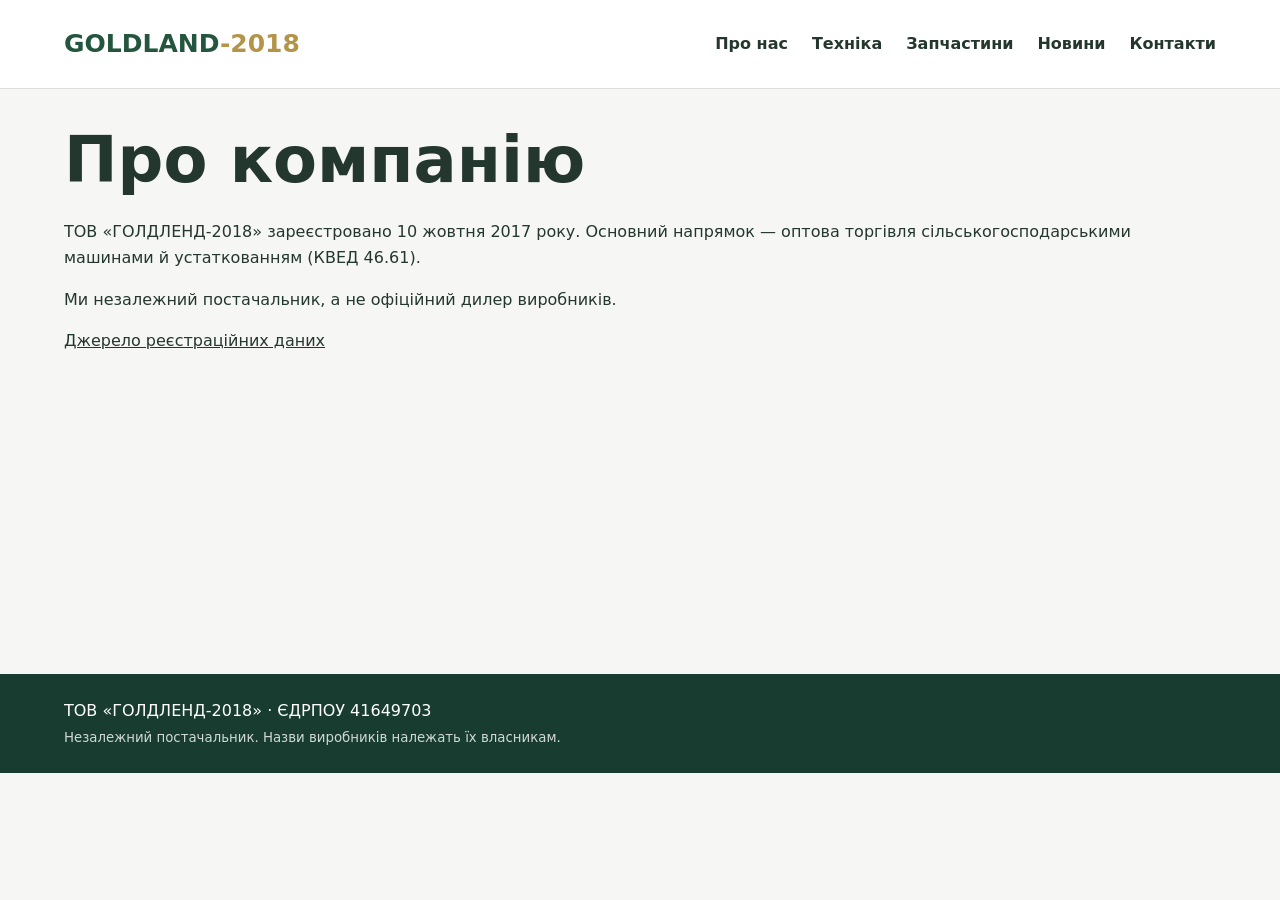
==== about.html @ b7de8481 "Build website: about.html" ====
<!doctype html><html lang="uk"><meta charset="utf-8"><meta name="viewport" content="width=device-width,initial-scale=1"><title>Про нас | GOLDLAND-2018</title><link rel="stylesheet" href="css/site.css"><header><nav class="wrap"><a class="logo" href="index.html">GOLDLAND<span style="color:#b39449">-2018</span></a><a href="about.html">Про нас</a><a href="equipment.html">Техніка</a><a href="parts.html">Запчастини</a><a href="news.html">Новини</a><a href="contacts.html">Контакти</a></nav></header><main><section class="wrap"><h1>Про компанію</h1><p>ТОВ «ГОЛДЛЕНД-2018» зареєстровано 10 жовтня 2017 року. Основний напрямок — оптова торгівля сільськогосподарськими машинами й устаткованням (КВЕД 46.61).</p><p>Ми незалежний постачальник, а не офіційний дилер виробників.</p><a href="https://opendatabot.ua/c/41649703">Джерело реєстраційних даних</a></section></main><footer><div class="wrap">ТОВ «ГОЛДЛЕНД-2018» · ЄДРПОУ 41649703<br><small>Незалежний постачальник. Назви виробників належать їх власникам.</small></div></footer></html>
---- css/site.css ----
*{box-sizing:border-box}body{margin:0;font:16px/1.6 system-ui,sans-serif;color:#24372e;background:#f6f7f4}a{color:inherit}header{background:white;border-bottom:1px solid #ddd;position:sticky;top:0;z-index:2}.wrap{max-width:1200px;margin:auto;padding:24px}nav{display:flex;align-items:center;gap:24px;flex-wrap:wrap}nav a{text-decoration:none;font-weight:600}.logo{font-size:25px;font-weight:900;color:#24553e;margin-right:auto}.hero{background:#183d30;color:white}.hero .wrap{display:grid;grid-template-columns:1fr 1fr;gap:36px;align-items:center;padding-block:65px}h1{font-size:clamp(36px,5vw,66px);line-height:1.1;margin:12px 0 24px}h2{font-size:32px;line-height:1.2}.eyebrow{color:#c4a85d;font-weight:800;letter-spacing:2px}.btn{display:inline-block;padding:12px 22px;background:#d4b66b;color:#192c23;text-decoration:none;font-weight:700;border-radius:4px}img{width:100%;display:block;border-radius:5px}.cards{display:grid;grid-template-columns:repeat(auto-fit,minmax(240px,1fr));gap:20px}.card{background:white;padding:22px;border:1px solid #dce4dd;border-radius:6px}.card a{font-weight:700;color:#24553e}footer{background:#183d30;color:white;margin-top:45px}small{opacity:.8}main{min-height:60vh}@media(max-width:720px){.hero .wrap{grid-template-columns:1fr}nav{gap:12px}.logo{width:100%}}
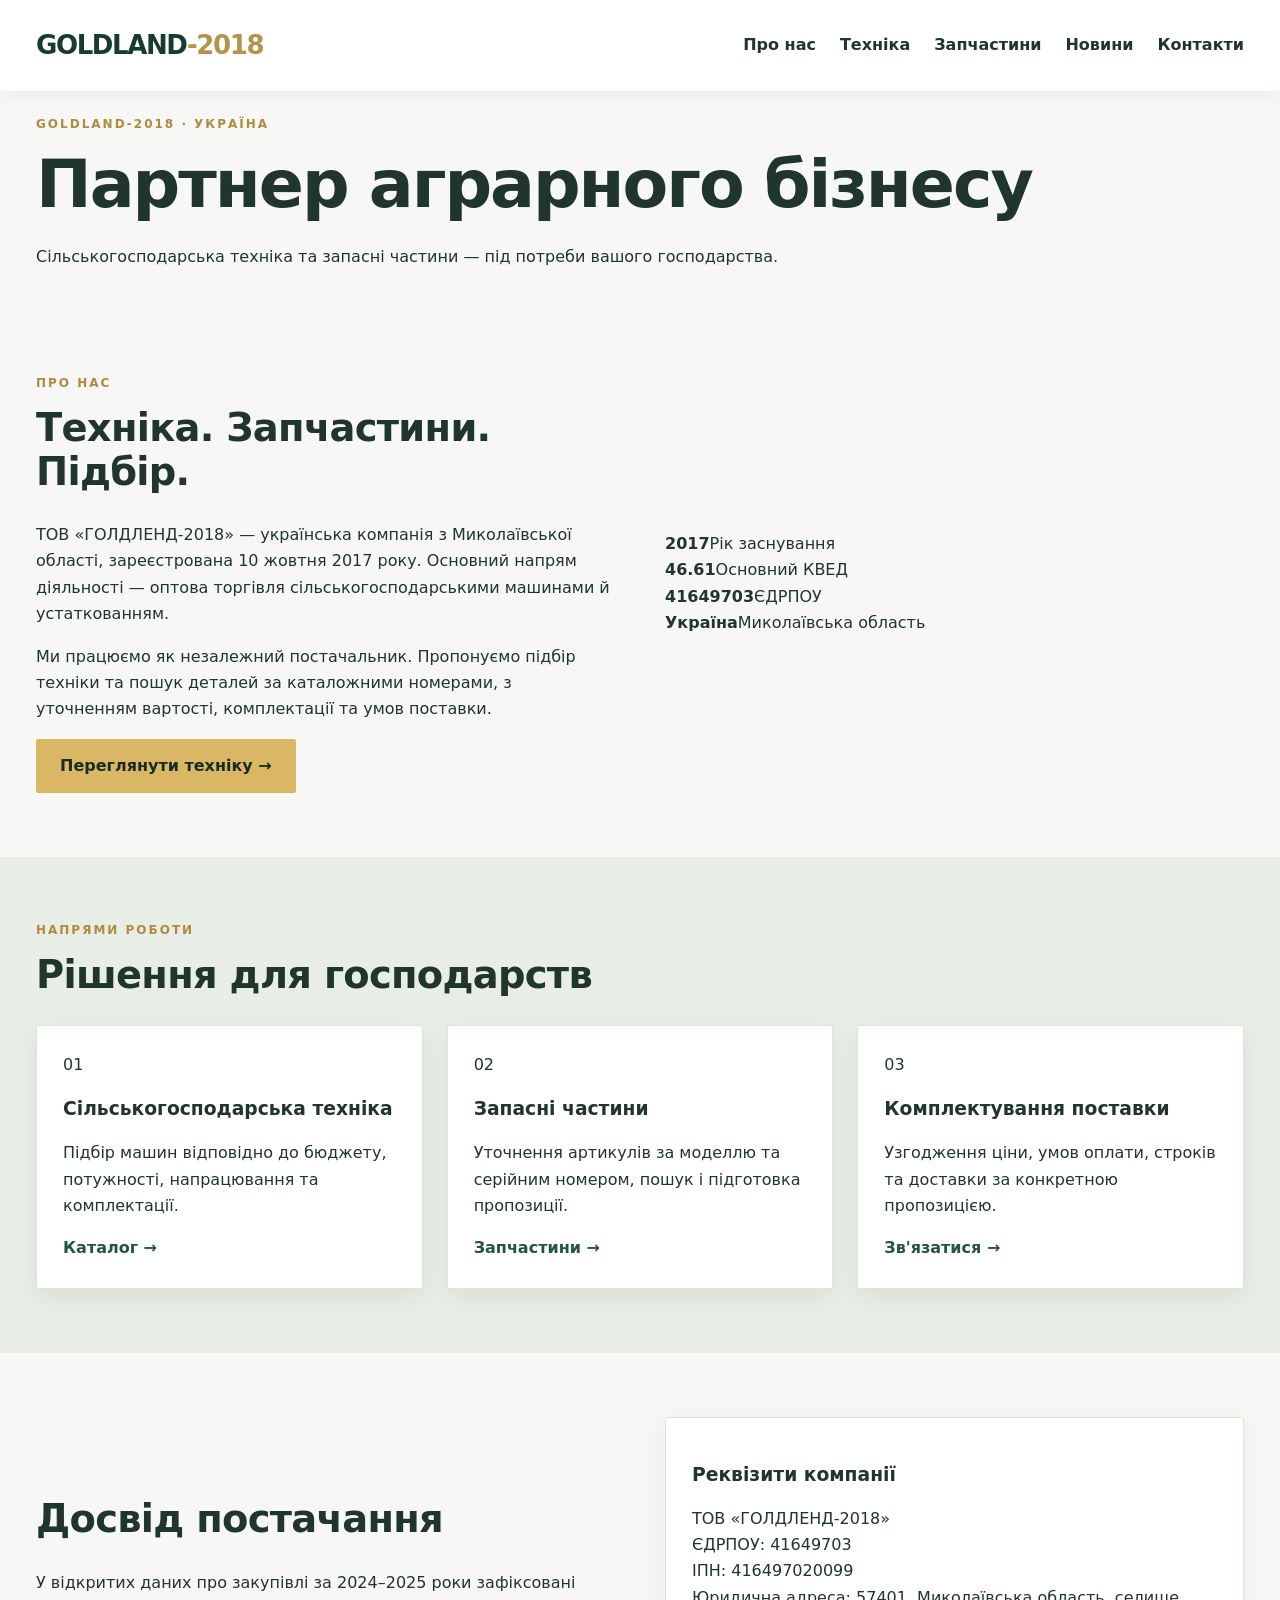
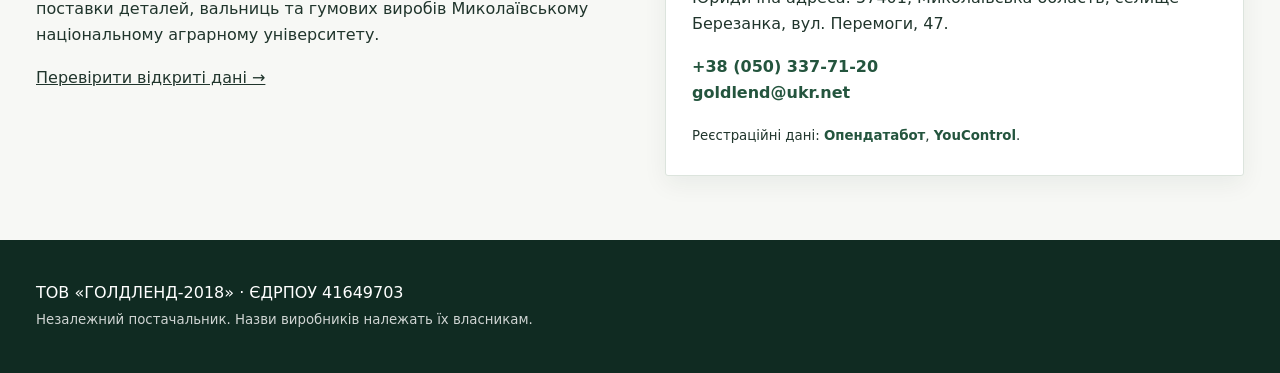
==== commit d9ed4fa3: "Expand Ukrainian company profile using verified registry data" ====
--- a/about.html
+++ b/about.html
@@ -1 +1 @@
-<!doctype html><html lang="uk"><meta charset="utf-8"><meta name="viewport" content="width=device-width,initial-scale=1"><title>Про нас | GOLDLAND-2018</title><link rel="stylesheet" href="css/site.css"><header><nav class="wrap"><a class="logo" href="index.html">GOLDLAND<span style="color:#b39449">-2018</span></a><a href="about.html">Про нас</a><a href="equipment.html">Техніка</a><a href="parts.html">Запчастини</a><a href="news.html">Новини</a><a href="contacts.html">Контакти</a></nav></header><main><section class="wrap"><h1>Про компанію</h1><p>ТОВ «ГОЛДЛЕНД-2018» зареєстровано 10 жовтня 2017 року. Основний напрямок — оптова торгівля сільськогосподарськими машинами й устаткованням (КВЕД 46.61).</p><p>Ми незалежний постачальник, а не офіційний дилер виробників.</p><a href="https://opendatabot.ua/c/41649703">Джерело реєстраційних даних</a></section></main><footer><div class="wrap">ТОВ «ГОЛДЛЕНД-2018» · ЄДРПОУ 41649703<br><small>Незалежний постачальник. Назви виробників належать їх власникам.</small></div></footer></html>+<!doctype html><html lang="uk"><meta charset="utf-8"><meta name="viewport" content="width=device-width,initial-scale=1"><title>Про нас | GOLDLAND-2018</title><link rel="stylesheet" href="css/site.css"><header><nav class="wrap"><a class="logo" href="index.html">GOLDLAND<span style="color:#b39449">-2018</span></a><a href="about.html">Про нас</a><a href="equipment.html">Техніка</a><a href="parts.html">Запчастини</a><a href="news.html">Новини</a><a href="contacts.html">Контакти</a></nav></header><main><section class="company-hero"><div class="wrap"><div class="eyebrow">GOLDLAND-2018 · УКРАЇНА</div><h1>Партнер аграрного бізнесу</h1><p>Сільськогосподарська техніка та запасні частини — під потреби вашого господарства.</p></div></section><section class="wrap section split"><div><div class="eyebrow">ПРО НАС</div><h2>Техніка. Запчастини. Підбір.</h2><p>ТОВ «ГОЛДЛЕНД-2018» — українська компанія з Миколаївської області, зареєстрована 10 жовтня 2017 року. Основний напрям діяльності — оптова торгівля сільськогосподарськими машинами й устаткованням.</p><p>Ми працюємо як незалежний постачальник. Пропонуємо підбір техніки та пошук деталей за каталожними номерами, з уточненням вартості, комплектації та умов поставки.</p><a class="btn" href="equipment.html">Переглянути техніку →</a></div><div class="fact-grid"><div><strong>2017</strong><span>Рік заснування</span></div><div><strong>46.61</strong><span>Основний КВЕД</span></div><div><strong>41649703</strong><span>ЄДРПОУ</span></div><div><strong>Україна</strong><span>Миколаївська область</span></div></div></section><section class="band"><div class="wrap section"><div class="eyebrow">НАПРЯМИ РОБОТИ</div><h2>Рішення для господарств</h2><div class="cards"><article class="card"><span class="stepnum">01</span><h3>Сільськогосподарська техніка</h3><p>Підбір машин відповідно до бюджету, потужності, напрацювання та комплектації.</p><a href="equipment.html">Каталог →</a></article><article class="card"><span class="stepnum">02</span><h3>Запасні частини</h3><p>Уточнення артикулів за моделлю та серійним номером, пошук і підготовка пропозиції.</p><a href="parts.html">Запчастини →</a></article><article class="card"><span class="stepnum">03</span><h3>Комплектування поставки</h3><p>Узгодження ціни, умов оплати, строків та доставки за конкретною пропозицією.</p><a href="contacts.html">Зв'язатися →</a></article></div></div></section><section class="wrap section split"><div><h2>Досвід постачання</h2><p>У відкритих даних про закупівлі за 2024–2025 роки зафіксовані поставки деталей, вальниць та гумових виробів Миколаївському національному аграрному університету.</p><p><a href="https://opendatabot.ua/c/41649703">Перевірити відкриті дані →</a></p></div><div class="card"><h3>Реквізити компанії</h3><p>ТОВ «ГОЛДЛЕНД-2018»<br>ЄДРПОУ: 41649703<br>ІПН: 416497020099<br>Юридична адреса: 57401, Миколаївська область, селище Березанка, вул. Перемоги, 47.</p><p><a href="tel:+380503377120">+38 (050) 337-71-20</a><br><a href="mailto:goldlend@ukr.net">goldlend@ukr.net</a></p><small>Реєстраційні дані: <a href="https://opendatabot.ua/c/41649703">Опендатабот</a>, <a href="https://youcontrol.com.ua/catalog/company_details/41649703/">YouControl</a>.</small></div></section></main><footer><div class="wrap">ТОВ «ГОЛДЛЕНД-2018» · ЄДРПОУ 41649703<br><small>Незалежний постачальник. Назви виробників належать їх власникам.</small></div></footer></html>
--- a/css/site.css
+++ b/css/site.css
@@ -1 +1,3 @@
-*{box-sizing:border-box}body{margin:0;font:16px/1.6 system-ui,sans-serif;color:#24372e;background:#f6f7f4}a{color:inherit}header{background:white;border-bottom:1px solid #ddd;position:sticky;top:0;z-index:2}.wrap{max-width:1200px;margin:auto;padding:24px}nav{display:flex;align-items:center;gap:24px;flex-wrap:wrap}nav a{text-decoration:none;font-weight:600}.logo{font-size:25px;font-weight:900;color:#24553e;margin-right:auto}.hero{background:#183d30;color:white}.hero .wrap{display:grid;grid-template-columns:1fr 1fr;gap:36px;align-items:center;padding-block:65px}h1{font-size:clamp(36px,5vw,66px);line-height:1.1;margin:12px 0 24px}h2{font-size:32px;line-height:1.2}.eyebrow{color:#c4a85d;font-weight:800;letter-spacing:2px}.btn{display:inline-block;padding:12px 22px;background:#d4b66b;color:#192c23;text-decoration:none;font-weight:700;border-radius:4px}img{width:100%;display:block;border-radius:5px}.cards{display:grid;grid-template-columns:repeat(auto-fit,minmax(240px,1fr));gap:20px}.card{background:white;padding:22px;border:1px solid #dce4dd;border-radius:6px}.card a{font-weight:700;color:#24553e}footer{background:#183d30;color:white;margin-top:45px}small{opacity:.8}main{min-height:60vh}@media(max-width:720px){.hero .wrap{grid-template-columns:1fr}nav{gap:12px}.logo{width:100%}}+:root{--green:#173c2e;--gold:#d9b765;--ink:#20352c;--muted:#65736b}*{box-sizing:border-box}body{margin:0;font:16px/1.65 system-ui,sans-serif;color:var(--ink);background:#f7f8f5}a{color:inherit}a:focus-visible,summary:focus-visible{outline:3px solid #b48a35;outline-offset:4px}.wrap{max-width:1320px;margin:auto;padding:24px 36px}header{background:white;position:sticky;top:0;z-index:5;box-shadow:0 2px 18px #142c2010}.top{background:var(--green);color:white;font-size:12px;letter-spacing:1px}.top .wrap{padding-block:7px;display:flex;justify-content:space-between}nav{display:flex;align-items:center;gap:24px;flex-wrap:wrap}nav a{text-decoration:none;font-weight:650}nav a:hover{color:#a27c2c}.logo{font-size:26px;font-weight:900;letter-spacing:-1.4px;color:var(--green);margin-right:auto}.logo small{display:block;font-size:10px;letter-spacing:2px;line-height:1.3}details{position:relative}summary{cursor:pointer;font-weight:650}details .menu{position:absolute;top:35px;left:0;min-width:230px;background:white;box-shadow:0 10px 30px #0002;padding:16px;display:grid;gap:10px}.hero{background:var(--green);color:white;overflow:hidden}.hero .wrap{display:grid;grid-template-columns:1fr 1fr;gap:44px;align-items:center;padding-block:72px}.hero img{aspect-ratio:5/3;object-fit:cover;border-radius:2px;box-shadow:18px 18px 0 #ffffff12}h1{font-size:clamp(38px,5.2vw,76px);line-height:1.05;letter-spacing:-2px;margin:15px 0 24px}h2{font-size:clamp(27px,3vw,42px);line-height:1.15;letter-spacing:-.7px;margin:12px 0 28px}h3{line-height:1.3}.hero p{font-size:19px;color:#e0e8e1;max-width:530px}.eyebrow{color:#b08b3f;font-size:12px;font-weight:850;letter-spacing:2px}.hero .eyebrow{color:var(--gold)}.btn{display:inline-block;padding:14px 24px;background:var(--gold);color:#192c23;text-decoration:none;font-weight:750;border-radius:2px}.btn:hover{background:#f0d28b}.btn.alt{background:transparent;color:white;border:1px solid #ffffff70;margin-left:8px}img{width:100%;display:block}.section{padding-block:64px}.cards{display:grid;grid-template-columns:repeat(auto-fit,minmax(240px,1fr));gap:24px}.card{background:white;padding:26px;border:1px solid #dce4dd;border-radius:3px;box-shadow:0 8px 24px #172e2010}.card a{font-weight:750;color:#24553e;text-decoration:none}.machine{padding:0;overflow:hidden}.machine img{aspect-ratio:5/3;object-fit:cover;transition:transform .3s}.machine:hover img{transform:scale(1.035)}.machine .body{padding:24px}.band{background:#e8ede5}.split{display:grid;grid-template-columns:1fr 1fr;gap:50px;align-items:center}.number{font-size:50px;font-weight:850;color:var(--green);line-height:1}.cta{background:var(--green);color:white}.cta .wrap{display:flex;align-items:center;justify-content:space-between;gap:24px}footer{background:#102b22;color:white;margin-top:0}footer .wrap{padding-block:40px}footer small{opacity:.8}main{min-height:60vh}@media(max-width:850px){.hero .wrap,.split{grid-template-columns:1fr}.wrap{padding-inline:20px}nav{gap:14px}.logo{width:100%}.hero .wrap{padding-block:40px}.section{padding-block:40px}.cta .wrap{display:block}.btn.alt{margin:8px 0}.top .wrap{display:block}details .menu{position:static;box-shadow:none}.hero img{box-shadow:none}}
+.gallery{display:grid;grid-template-columns:repeat(auto-fill,minmax(90px,1fr));gap:10px}.gallery button{padding:0;border:2px solid transparent;background:white;cursor:pointer}.gallery button:hover,.gallery button:focus-visible{border-color:#b39449}.gallery img{aspect-ratio:4/3;object-fit:cover}.split #main-photo{aspect-ratio:4/3;object-fit:contain;background:#e8ede5}
+.photo-controls{display:flex;justify-content:space-between;gap:8px;margin-top:12px}.photo-controls button,.photo-dialog button{cursor:pointer;border:0;padding:12px;background:#173c2e;color:white;font:inherit;border-radius:4px}.gallery button[aria-pressed=true]{border-color:#b39449}.photo-dialog{border:0;background:#111;color:white;width:96vw;max-width:96vw;height:94vh;max-height:94vh;padding:48px 55px;position:fixed}.photo-dialog::backdrop{background:#000d}.photo-dialog img{width:100%;height:100%;object-fit:contain}.photo-dialog button{position:absolute;background:#ffffff25;font-size:24px}.close-photo{top:5px;right:10px}.prev-photo{left:5px;top:45%}.next-photo{right:5px;top:45%}.photo-dialog output{position:absolute;bottom:10px;left:50%;transform:translateX(-50%)}
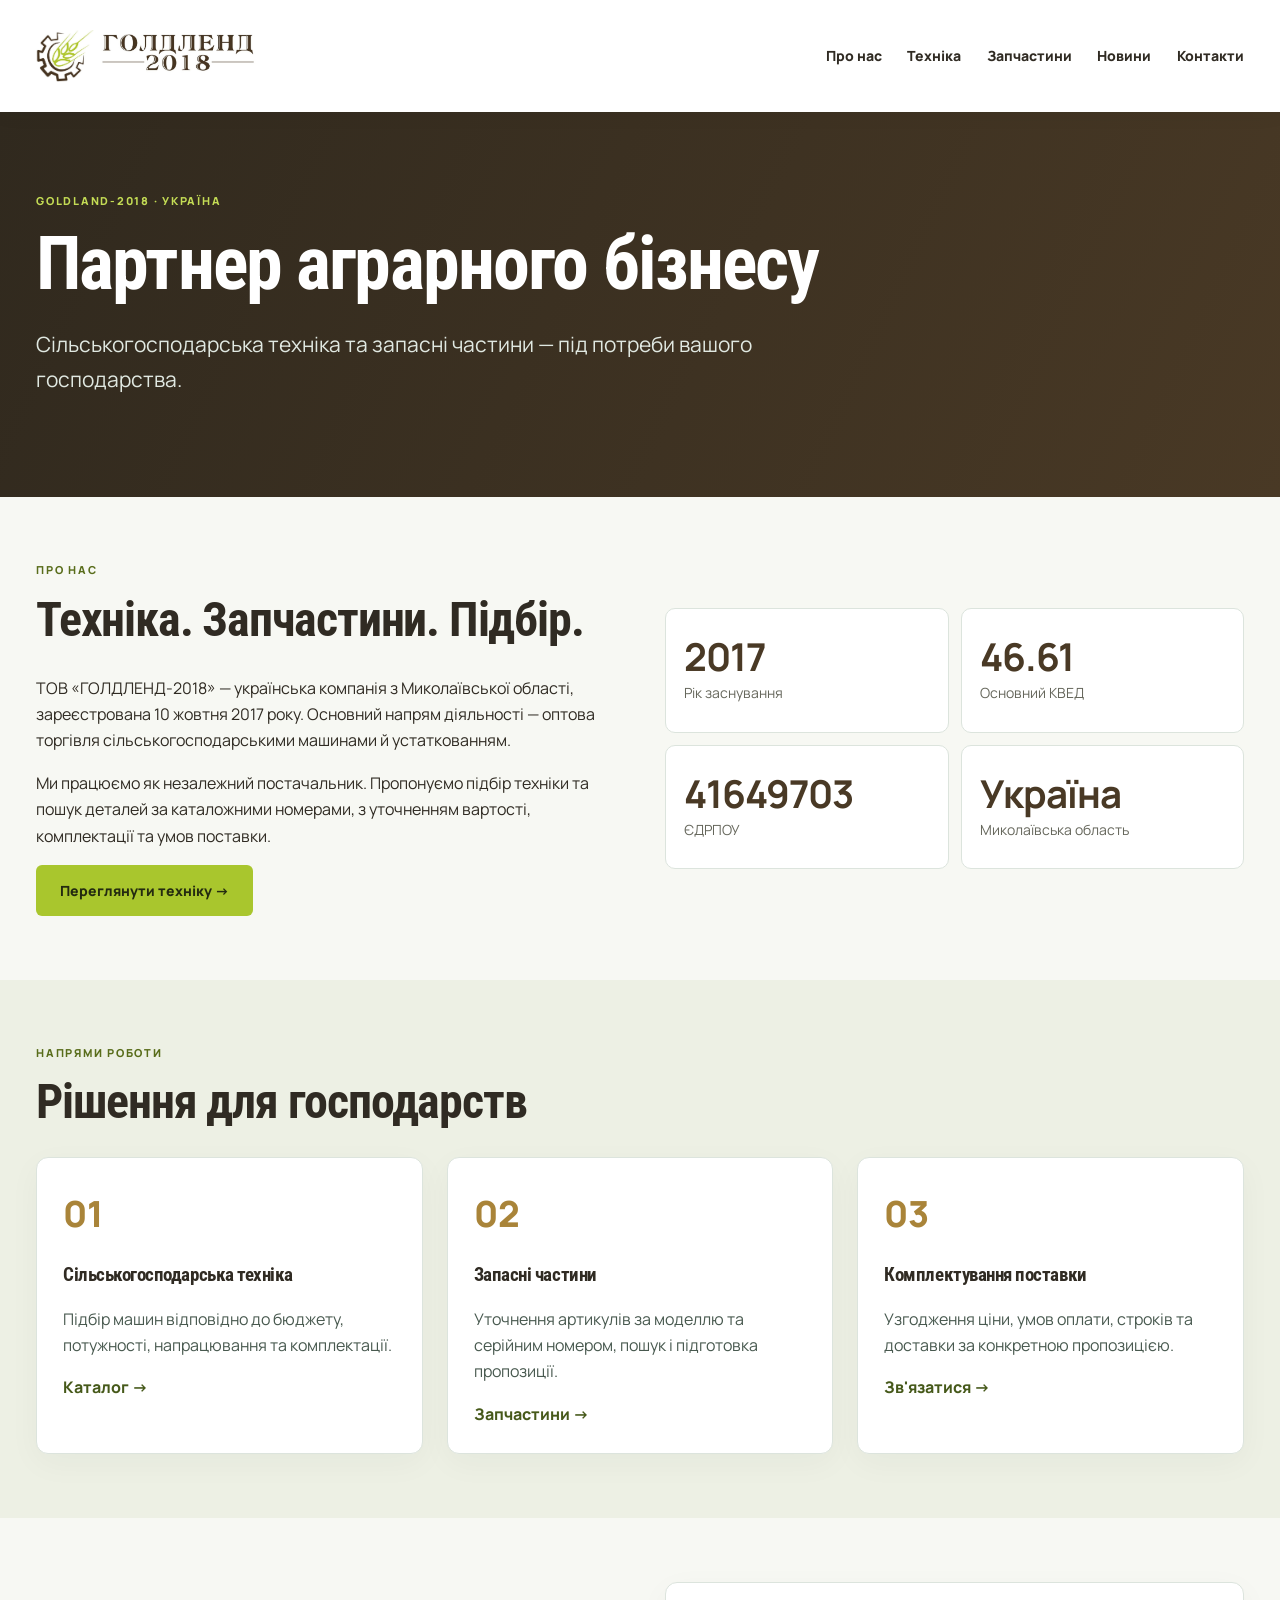
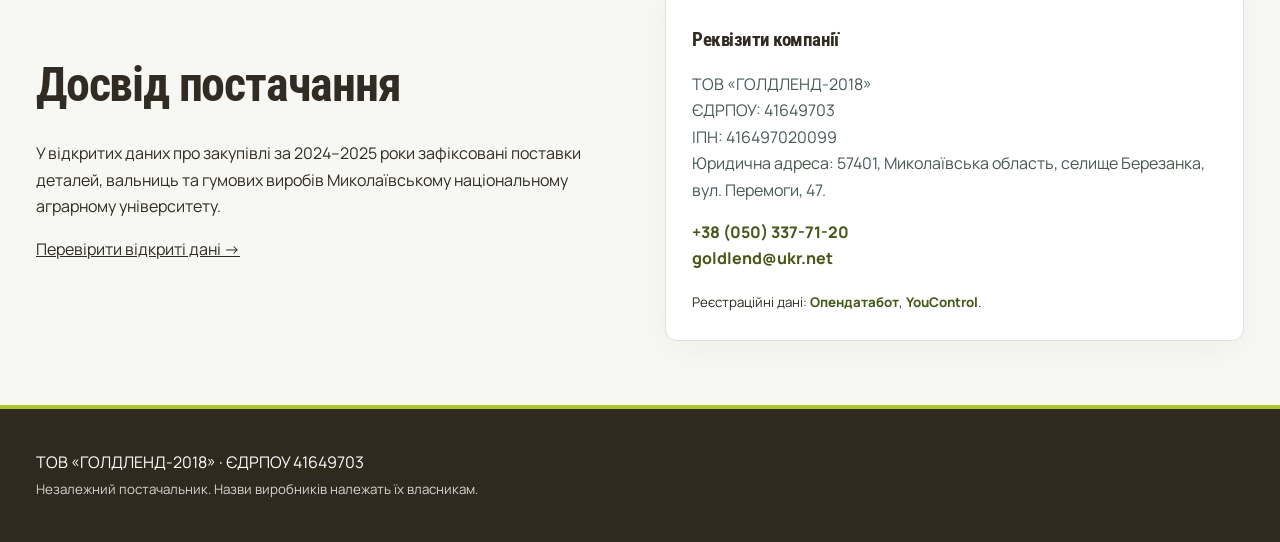
==== commit 09de71ec: "Unify site brand accessibility and stylesheet version" ====
--- a/about.html
+++ b/about.html
@@ -1 +1 @@
-<!doctype html><html lang="uk"><meta charset="utf-8"><meta name="viewport" content="width=device-width,initial-scale=1"><title>Про нас | GOLDLAND-2018</title><link rel="stylesheet" href="css/site.css"><header><nav class="wrap"><a class="logo" href="index.html">GOLDLAND<span style="color:#b39449">-2018</span></a><a href="about.html">Про нас</a><a href="equipment.html">Техніка</a><a href="parts.html">Запчастини</a><a href="news.html">Новини</a><a href="contacts.html">Контакти</a></nav></header><main><section class="company-hero"><div class="wrap"><div class="eyebrow">GOLDLAND-2018 · УКРАЇНА</div><h1>Партнер аграрного бізнесу</h1><p>Сільськогосподарська техніка та запасні частини — під потреби вашого господарства.</p></div></section><section class="wrap section split"><div><div class="eyebrow">ПРО НАС</div><h2>Техніка. Запчастини. Підбір.</h2><p>ТОВ «ГОЛДЛЕНД-2018» — українська компанія з Миколаївської області, зареєстрована 10 жовтня 2017 року. Основний напрям діяльності — оптова торгівля сільськогосподарськими машинами й устаткованням.</p><p>Ми працюємо як незалежний постачальник. Пропонуємо підбір техніки та пошук деталей за каталожними номерами, з уточненням вартості, комплектації та умов поставки.</p><a class="btn" href="equipment.html">Переглянути техніку →</a></div><div class="fact-grid"><div><strong>2017</strong><span>Рік заснування</span></div><div><strong>46.61</strong><span>Основний КВЕД</span></div><div><strong>41649703</strong><span>ЄДРПОУ</span></div><div><strong>Україна</strong><span>Миколаївська область</span></div></div></section><section class="band"><div class="wrap section"><div class="eyebrow">НАПРЯМИ РОБОТИ</div><h2>Рішення для господарств</h2><div class="cards"><article class="card"><span class="stepnum">01</span><h3>Сільськогосподарська техніка</h3><p>Підбір машин відповідно до бюджету, потужності, напрацювання та комплектації.</p><a href="equipment.html">Каталог →</a></article><article class="card"><span class="stepnum">02</span><h3>Запасні частини</h3><p>Уточнення артикулів за моделлю та серійним номером, пошук і підготовка пропозиції.</p><a href="parts.html">Запчастини →</a></article><article class="card"><span class="stepnum">03</span><h3>Комплектування поставки</h3><p>Узгодження ціни, умов оплати, строків та доставки за конкретною пропозицією.</p><a href="contacts.html">Зв'язатися →</a></article></div></div></section><section class="wrap section split"><div><h2>Досвід постачання</h2><p>У відкритих даних про закупівлі за 2024–2025 роки зафіксовані поставки деталей, вальниць та гумових виробів Миколаївському національному аграрному університету.</p><p><a href="https://opendatabot.ua/c/41649703">Перевірити відкриті дані →</a></p></div><div class="card"><h3>Реквізити компанії</h3><p>ТОВ «ГОЛДЛЕНД-2018»<br>ЄДРПОУ: 41649703<br>ІПН: 416497020099<br>Юридична адреса: 57401, Миколаївська область, селище Березанка, вул. Перемоги, 47.</p><p><a href="tel:+380503377120">+38 (050) 337-71-20</a><br><a href="mailto:goldlend@ukr.net">goldlend@ukr.net</a></p><small>Реєстраційні дані: <a href="https://opendatabot.ua/c/41649703">Опендатабот</a>, <a href="https://youcontrol.com.ua/catalog/company_details/41649703/">YouControl</a>.</small></div></section></main><footer><div class="wrap">ТОВ «ГОЛДЛЕНД-2018» · ЄДРПОУ 41649703<br><small>Незалежний постачальник. Назви виробників належать їх власникам.</small></div></footer></html>+<!doctype html><html lang="uk"><meta charset="utf-8"><meta name="viewport" content="width=device-width,initial-scale=1"><title>Про нас | GOLDLAND-2018</title><link rel="stylesheet" href="css/site.css?v=20261126-4"><header><nav class="wrap"><a class="logo" href="index.html" aria-label="ГОЛДЛЕНД-2018 — головна">ГОЛДЛЕНД-2018</a><a href="about.html">Про нас</a><a href="equipment.html">Техніка</a><a href="parts.html">Запчастини</a><a href="news.html">Новини</a><a href="contacts.html">Контакти</a></nav></header><main><section class="company-hero"><div class="wrap"><div class="eyebrow">GOLDLAND-2018 · УКРАЇНА</div><h1>Партнер аграрного бізнесу</h1><p>Сільськогосподарська техніка та запасні частини — під потреби вашого господарства.</p></div></section><section class="wrap section split"><div><div class="eyebrow">ПРО НАС</div><h2>Техніка. Запчастини. Підбір.</h2><p>ТОВ «ГОЛДЛЕНД-2018» — українська компанія з Миколаївської області, зареєстрована 10 жовтня 2017 року. Основний напрям діяльності — оптова торгівля сільськогосподарськими машинами й устаткованням.</p><p>Ми працюємо як незалежний постачальник. Пропонуємо підбір техніки та пошук деталей за каталожними номерами, з уточненням вартості, комплектації та умов поставки.</p><a class="btn" href="equipment.html">Переглянути техніку →</a></div><div class="fact-grid"><div><strong>2017</strong><span>Рік заснування</span></div><div><strong>46.61</strong><span>Основний КВЕД</span></div><div><strong>41649703</strong><span>ЄДРПОУ</span></div><div><strong>Україна</strong><span>Миколаївська область</span></div></div></section><section class="band"><div class="wrap section"><div class="eyebrow">НАПРЯМИ РОБОТИ</div><h2>Рішення для господарств</h2><div class="cards"><article class="card"><span class="stepnum">01</span><h3>Сільськогосподарська техніка</h3><p>Підбір машин відповідно до бюджету, потужності, напрацювання та комплектації.</p><a href="equipment.html">Каталог →</a></article><article class="card"><span class="stepnum">02</span><h3>Запасні частини</h3><p>Уточнення артикулів за моделлю та серійним номером, пошук і підготовка пропозиції.</p><a href="parts.html">Запчастини →</a></article><article class="card"><span class="stepnum">03</span><h3>Комплектування поставки</h3><p>Узгодження ціни, умов оплати, строків та доставки за конкретною пропозицією.</p><a href="contacts.html">Зв'язатися →</a></article></div></div></section><section class="wrap section split"><div><h2>Досвід постачання</h2><p>У відкритих даних про закупівлі за 2024–2025 роки зафіксовані поставки деталей, вальниць та гумових виробів Миколаївському національному аграрному університету.</p><p><a href="https://opendatabot.ua/c/41649703">Перевірити відкриті дані →</a></p></div><div class="card"><h3>Реквізити компанії</h3><p>ТОВ «ГОЛДЛЕНД-2018»<br>ЄДРПОУ: 41649703<br>ІПН: 416497020099<br>Юридична адреса: 57401, Миколаївська область, селище Березанка, вул. Перемоги, 47.</p><p><a href="tel:+380503377120">+38 (050) 337-71-20</a><br><a href="mailto:goldlend@ukr.net">goldlend@ukr.net</a></p><small>Реєстраційні дані: <a href="https://opendatabot.ua/c/41649703">Опендатабот</a>, <a href="https://youcontrol.com.ua/catalog/company_details/41649703/">YouControl</a>.</small></div></section></main><footer><div class="wrap">ТОВ «ГОЛДЛЕНД-2018» · ЄДРПОУ 41649703<br><small>Незалежний постачальник. Назви виробників належать їх власникам.</small></div></footer></html>
--- a/css/site.css
+++ b/css/site.css
@@ -1,3 +1,25 @@
+@import url('https://fonts.googleapis.com/css2?family=Manrope:wght@400;500;600;700;800&family=Roboto+Condensed:wght@500;600;700;800&display=swap');
 :root{--green:#173c2e;--gold:#d9b765;--ink:#20352c;--muted:#65736b}*{box-sizing:border-box}body{margin:0;font:16px/1.65 system-ui,sans-serif;color:var(--ink);background:#f7f8f5}a{color:inherit}a:focus-visible,summary:focus-visible{outline:3px solid #b48a35;outline-offset:4px}.wrap{max-width:1320px;margin:auto;padding:24px 36px}header{background:white;position:sticky;top:0;z-index:5;box-shadow:0 2px 18px #142c2010}.top{background:var(--green);color:white;font-size:12px;letter-spacing:1px}.top .wrap{padding-block:7px;display:flex;justify-content:space-between}nav{display:flex;align-items:center;gap:24px;flex-wrap:wrap}nav a{text-decoration:none;font-weight:650}nav a:hover{color:#a27c2c}.logo{font-size:26px;font-weight:900;letter-spacing:-1.4px;color:var(--green);margin-right:auto}.logo small{display:block;font-size:10px;letter-spacing:2px;line-height:1.3}details{position:relative}summary{cursor:pointer;font-weight:650}details .menu{position:absolute;top:35px;left:0;min-width:230px;background:white;box-shadow:0 10px 30px #0002;padding:16px;display:grid;gap:10px}.hero{background:var(--green);color:white;overflow:hidden}.hero .wrap{display:grid;grid-template-columns:1fr 1fr;gap:44px;align-items:center;padding-block:72px}.hero img{aspect-ratio:5/3;object-fit:cover;border-radius:2px;box-shadow:18px 18px 0 #ffffff12}h1{font-size:clamp(38px,5.2vw,76px);line-height:1.05;letter-spacing:-2px;margin:15px 0 24px}h2{font-size:clamp(27px,3vw,42px);line-height:1.15;letter-spacing:-.7px;margin:12px 0 28px}h3{line-height:1.3}.hero p{font-size:19px;color:#e0e8e1;max-width:530px}.eyebrow{color:#b08b3f;font-size:12px;font-weight:850;letter-spacing:2px}.hero .eyebrow{color:var(--gold)}.btn{display:inline-block;padding:14px 24px;background:var(--gold);color:#192c23;text-decoration:none;font-weight:750;border-radius:2px}.btn:hover{background:#f0d28b}.btn.alt{background:transparent;color:white;border:1px solid #ffffff70;margin-left:8px}img{width:100%;display:block}.section{padding-block:64px}.cards{display:grid;grid-template-columns:repeat(auto-fit,minmax(240px,1fr));gap:24px}.card{background:white;padding:26px;border:1px solid #dce4dd;border-radius:3px;box-shadow:0 8px 24px #172e2010}.card a{font-weight:750;color:#24553e;text-decoration:none}.machine{padding:0;overflow:hidden}.machine img{aspect-ratio:5/3;object-fit:cover;transition:transform .3s}.machine:hover img{transform:scale(1.035)}.machine .body{padding:24px}.band{background:#e8ede5}.split{display:grid;grid-template-columns:1fr 1fr;gap:50px;align-items:center}.number{font-size:50px;font-weight:850;color:var(--green);line-height:1}.cta{background:var(--green);color:white}.cta .wrap{display:flex;align-items:center;justify-content:space-between;gap:24px}footer{background:#102b22;color:white;margin-top:0}footer .wrap{padding-block:40px}footer small{opacity:.8}main{min-height:60vh}@media(max-width:850px){.hero .wrap,.split{grid-template-columns:1fr}.wrap{padding-inline:20px}nav{gap:14px}.logo{width:100%}.hero .wrap{padding-block:40px}.section{padding-block:40px}.cta .wrap{display:block}.btn.alt{margin:8px 0}.top .wrap{display:block}details .menu{position:static;box-shadow:none}.hero img{box-shadow:none}}
 .gallery{display:grid;grid-template-columns:repeat(auto-fill,minmax(90px,1fr));gap:10px}.gallery button{padding:0;border:2px solid transparent;background:white;cursor:pointer}.gallery button:hover,.gallery button:focus-visible{border-color:#b39449}.gallery img{aspect-ratio:4/3;object-fit:cover}.split #main-photo{aspect-ratio:4/3;object-fit:contain;background:#e8ede5}
 .photo-controls{display:flex;justify-content:space-between;gap:8px;margin-top:12px}.photo-controls button,.photo-dialog button{cursor:pointer;border:0;padding:12px;background:#173c2e;color:white;font:inherit;border-radius:4px}.gallery button[aria-pressed=true]{border-color:#b39449}.photo-dialog{border:0;background:#111;color:white;width:96vw;max-width:96vw;height:94vh;max-height:94vh;padding:48px 55px;position:fixed}.photo-dialog::backdrop{background:#000d}.photo-dialog img{width:100%;height:100%;object-fit:contain}.photo-dialog button{position:absolute;background:#ffffff25;font-size:24px}.close-photo{top:5px;right:10px}.prev-photo{left:5px;top:45%}.next-photo{right:5px;top:45%}.photo-dialog output{position:absolute;bottom:10px;left:50%;transform:translateX(-50%)}
+
+/* Editorial visual refresh */
+:root{--green:#173e2f;--gold:#dcb96b}body{background:#f5f6f2}nav .logo{letter-spacing:-1.6px}.hero{background:linear-gradient(115deg,#112d23,#24513d)}.hero img{border-radius:12px;box-shadow:0 24px 60px #0004}.btn{border-radius:6px}.card{border-radius:12px;box-shadow:0 9px 32px #1635280a}.machine img{background:#e8ede5}.machine .body h3{font-size:22px;margin-top:0}.company-hero{background:linear-gradient(120deg,#102b22,#315b42);color:white}.company-hero .wrap{padding-block:80px}.company-hero p{font-size:21px;max-width:720px;color:#e0e8e1}.company-hero .eyebrow{color:var(--gold)}.fact-grid{display:grid;grid-template-columns:1fr 1fr;gap:12px}.fact-grid div{padding:26px 18px;background:white;border:1px solid #dce4dd;border-radius:10px}.fact-grid strong{display:block;font-size:clamp(24px,3vw,42px);line-height:1.15;color:var(--green);letter-spacing:-1px}.fact-grid span{font-size:14px;color:var(--muted)}.stepnum{font-size:36px;color:#a98439;font-weight:800}.section .card p{color:#48594f}.cta h2{margin:0}@media(max-width:500px){.fact-grid div{padding:15px 10px}.fact-grid strong{letter-spacing:0}.company-hero .wrap{padding-block:45px}.photo-dialog{padding:44px 36px}}
+
+/* Brand typography and navigation */
+body{font-family:Manrope,Arial,sans-serif;font-size:16px;line-height:1.65}h1,h2,h3{font-family:"Roboto Condensed",Arial,sans-serif;font-weight:700;letter-spacing:-.025em}h1{font-size:clamp(42px,5.8vw,82px)}h2{font-size:clamp(30px,3.8vw,48px)}nav{gap:clamp(12px,2vw,30px);padding-block:18px!important}nav a,nav summary{font-size:14px;font-weight:800}nav .logo{font-family:"Roboto Condensed",Arial,sans-serif;font-size:30px;letter-spacing:-.035em;line-height:1.05;position:relative;padding-left:49px;min-height:42px;display:block}nav .logo:before{content:"";position:absolute;left:0;top:0;width:40px;height:40px;background:url('../assets/brand-mark.svg') center/contain no-repeat}nav .logo small{font-family:Manrope,Arial,sans-serif;font-size:9px;letter-spacing:.13em;margin-top:5px}.top{font-weight:700;letter-spacing:.06em}.hero .wrap{padding-block:80px}.hero p{font-size:18px;line-height:1.7}.btn{font-size:14px;font-weight:800;transition:background .2s,transform .2s}.btn:hover{transform:translateY(-2px)}.machine{transition:box-shadow .2s,transform .2s}.machine:hover{box-shadow:0 16px 36px #173e2f18;transform:translateY(-3px)}.machine .body{padding:24px}.machine .body h3{font-size:25px}.eyebrow{font-size:11px;letter-spacing:.16em}.card a:hover{text-decoration:underline}footer{border-top:4px solid var(--gold)}@media(max-width:850px){header{position:relative}.hero .wrap{padding-block:44px}nav .logo{width:100%}nav a,nav summary{font-size:13px}}@media(prefers-reduced-motion:reduce){*{transition:none!important;scroll-behavior:auto!important}}
+
+/* Company palette */
+:root{--green:#493925;--gold:#a9c62d;--ink:#302b23;--muted:#66675c}body{background:#f7f8f3}.hero,.company-hero{background:linear-gradient(115deg,#30291e,#493925)}.hero .eyebrow,.company-hero .eyebrow{color:#c4dc55}.btn{background:#a9c62d;color:#242b10}.btn:hover{background:#c3dc50}.card a{color:#46591a}.eyebrow{color:#596d1b}.top{background:#493925}footer{background:#30291e;border-color:#a9c62d}.band{background:#edf0e4}.cta{background:#493925}.brand-strip{display:flex;align-items:center;gap:48px;flex-wrap:wrap;padding-block:32px}.brand-strip strong{font:800 36px 'Roboto Condensed',Arial,sans-serif}.brand-strip .claas{color:#d60000}.brand-strip .lemken{color:#1595c4}.brand-strip p{max-width:430px;color:var(--muted);margin:0}.brand-slogan{font-size:clamp(18px,2.4vw,30px);font-weight:800;color:#c4dc55;line-height:1.3}.logo:before{display:none}nav .logo{padding-left:0;color:#493925}nav .logo span{color:#493925!important}
+
+nav .logo{display:flex;align-items:center;width:220px;height:66px;font-size:0;padding:0;background:url('../assets/catalog/brand/goldland-name.jpg') right center/155px auto no-repeat}nav .logo:before{display:block;position:static;flex:0 0 58px;height:58px;background:url('../assets/catalog/brand/goldland-symbol.jpg') center/contain no-repeat}nav .logo small{display:none}.brand-strip strong{display:block;width:170px;height:65px;font-size:0;background-position:center;background-repeat:no-repeat;background-size:contain}.brand-strip .claas{background-image:url('../assets/catalog/brand/claas.jpg')}.brand-strip .lemken{background-image:url('../assets/catalog/brand/lemken.jpg')}.brand-strip{background:white;border-bottom:1px solid #e4e7db}header{background:white}nav{min-height:90px}@media(max-width:850px){nav .logo{width:200px;flex:none}}
+
+/* Keep readable brand text until artwork is actually deployed. */
+nav .logo{font-size:24px;background:none;width:auto;min-width:210px;height:auto;line-height:1.1}nav .logo:before{display:none}.brand-strip strong{font-size:32px;background:none;height:auto;width:auto}@media(max-width:600px){nav{gap:8px 14px!important;padding-block:10px!important;min-height:0}nav .logo{font-size:23px;min-width:0;width:100%}nav a,nav summary{font-size:12px}.hero .wrap{padding-block:32px}}
+
+/* Production brand assets verified in repository */
+nav .logo{display:flex;flex:0 0 220px;width:220px;min-width:0;height:76px;font-size:0;background:url('../assets/catalog/brand/goldland-name.jpg') right center/155px auto no-repeat}nav .logo span{font-size:0}nav .logo:before{content:'';display:block;position:static;flex:0 0 58px;height:58px;background:url('../assets/catalog/brand/goldland-symbol.jpg') center/contain no-repeat}.brand-strip strong{font-size:0;width:170px;height:65px;background-size:contain;background-position:center;background-repeat:no-repeat}.brand-strip .claas{background-image:url('../assets/catalog/brand/claas.jpg')}.brand-strip .lemken{background-image:url('../assets/catalog/brand/lemken.jpg')}.hero img{object-fit:cover;border-radius:8px;aspect-ratio:4/3;width:100%;max-height:460px}.hero .wrap{gap:40px}.machine img{object-fit:cover;aspect-ratio:4/3}.footer-brand{display:block;width:220px;max-width:100%;margin-bottom:18px;border-radius:4px}.brand-strip{padding-block:24px}.hero .btn{margin-bottom:8px}@media(max-width:600px){nav .logo{flex:0 0 100%;height:62px;background-position:65px center}nav .logo:before{flex-basis:54px}.hero .wrap{gap:20px}.brand-strip strong{width:120px;height:48px}}
+
+.catalog-toolbar{display:flex;justify-content:space-between;flex-wrap:wrap;gap:12px;padding:18px 0;border-top:1px solid #dedfd7;color:#5d6055;font-size:14px}.catalog-grid{display:grid;grid-template-columns:repeat(2,minmax(0,1fr));gap:24px}.catalog-grid .machine{display:flex;flex-direction:column;overflow:hidden;border:1px solid #e0e2d8;border-radius:10px;background:#fff}.catalog-grid .machine img,.photo-pending{width:100%;aspect-ratio:16/10;object-fit:cover}.photo-pending{display:grid;place-items:center;background:#f0f1eb;color:#65685e;font-weight:600}.catalog-grid .body{padding:24px;flex:1;display:flex;flex-direction:column;align-items:flex-start}.catalog-grid .body h3{font-size:25px;line-height:1.2}.catalog-grid .body small{color:#686b62}.catalog-grid .body .btn{margin-top:auto}.catalog-grid .body .eyebrow{font-size:11px;letter-spacing:.12em}@media(max-width:600px){.catalog-grid{grid-template-columns:1fr}.catalog-grid .body{padding:18px}.top .wrap{display:flex;flex-direction:column;align-items:flex-start;gap:5px;padding-block:8px}.top span{display:block;line-height:1.4;font-size:10px}}
+
+.manufacturer-mark{display:block;width:170px;height:65px;object-fit:contain;background:white}.category-label{display:grid;place-items:center;aspect-ratio:4/3;background:#e9eddf;color:#493925;font-size:clamp(18px,2vw,26px);font-weight:800;padding:20px;text-align:center}.brand-strip{gap:28px}.hero .wrap>div{min-width:0}.hero h1{line-height:1.04}.hero img{object-position:center}.card a:focus-visible,nav a:focus-visible,.btn:focus-visible{outline:3px solid #819c20;outline-offset:4px}@media(max-width:600px){.manufacturer-mark{width:120px;height:48px}.brand-strip{gap:16px}}
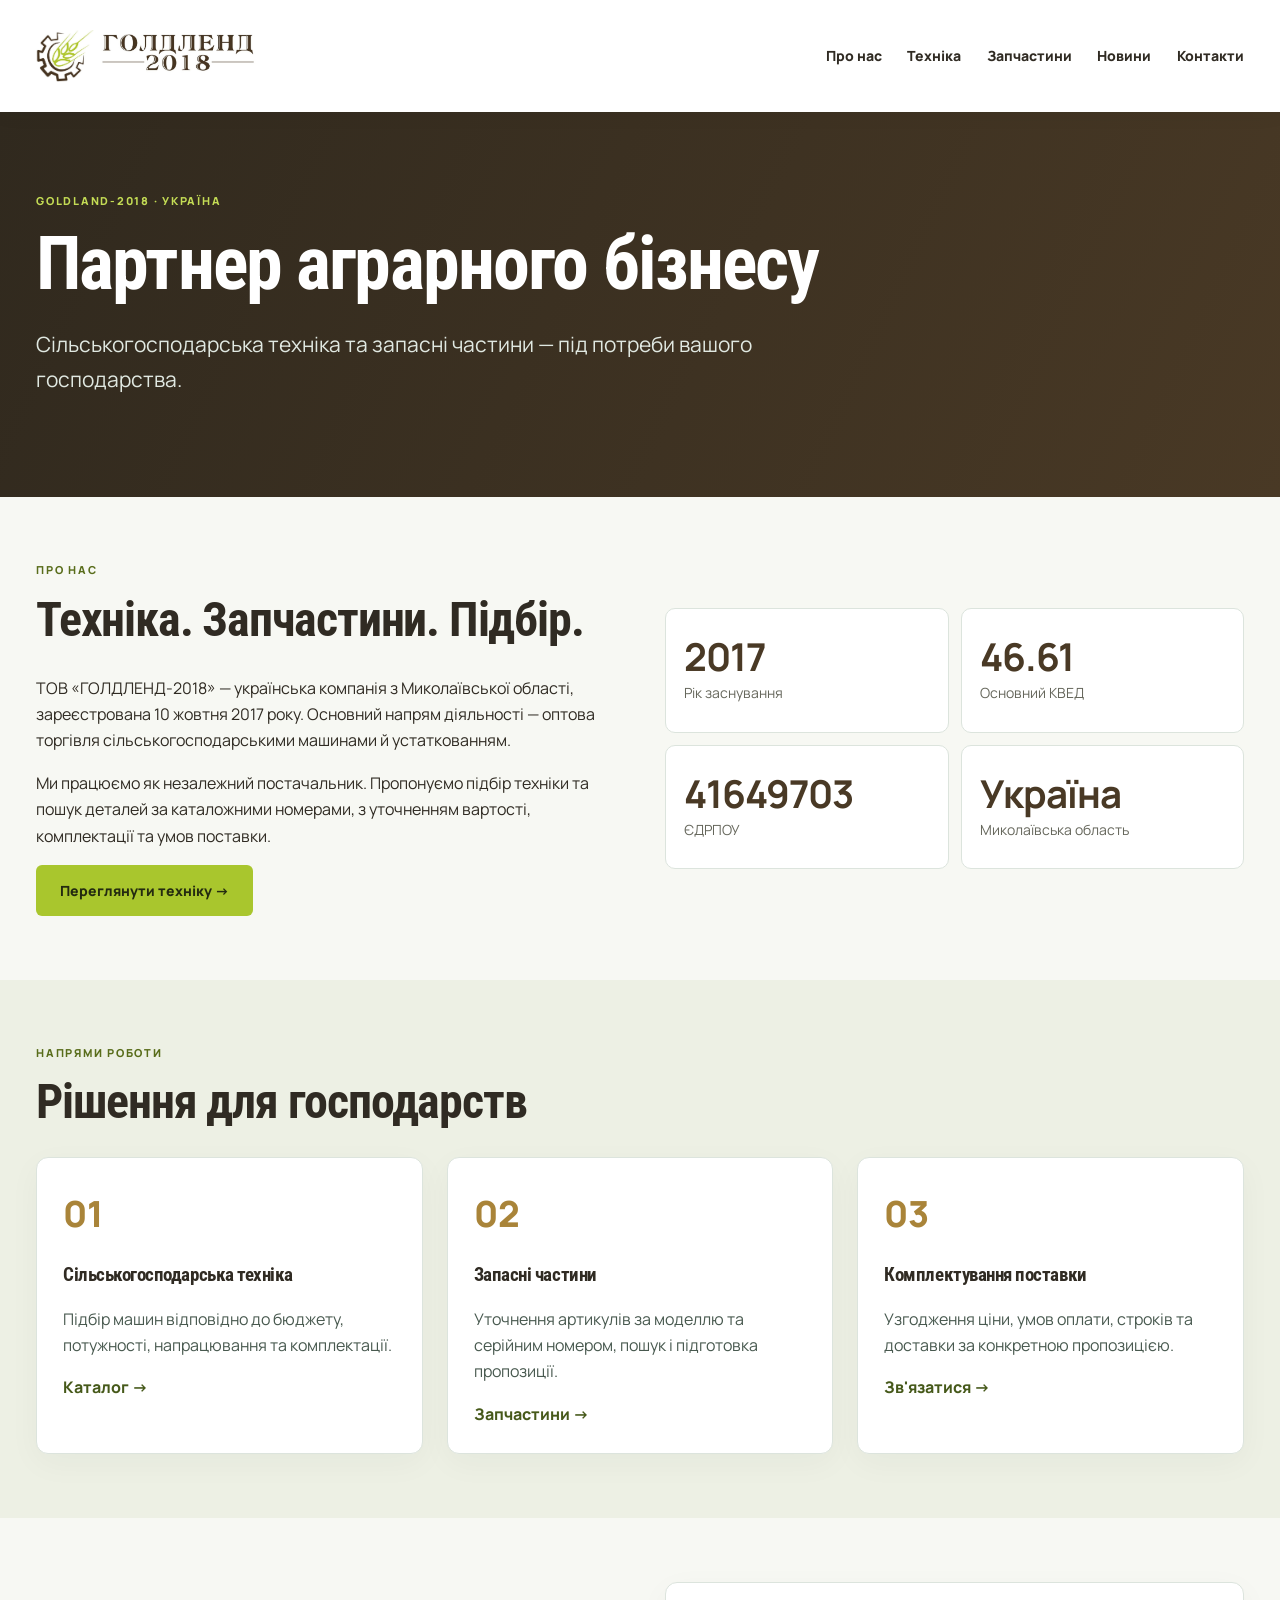
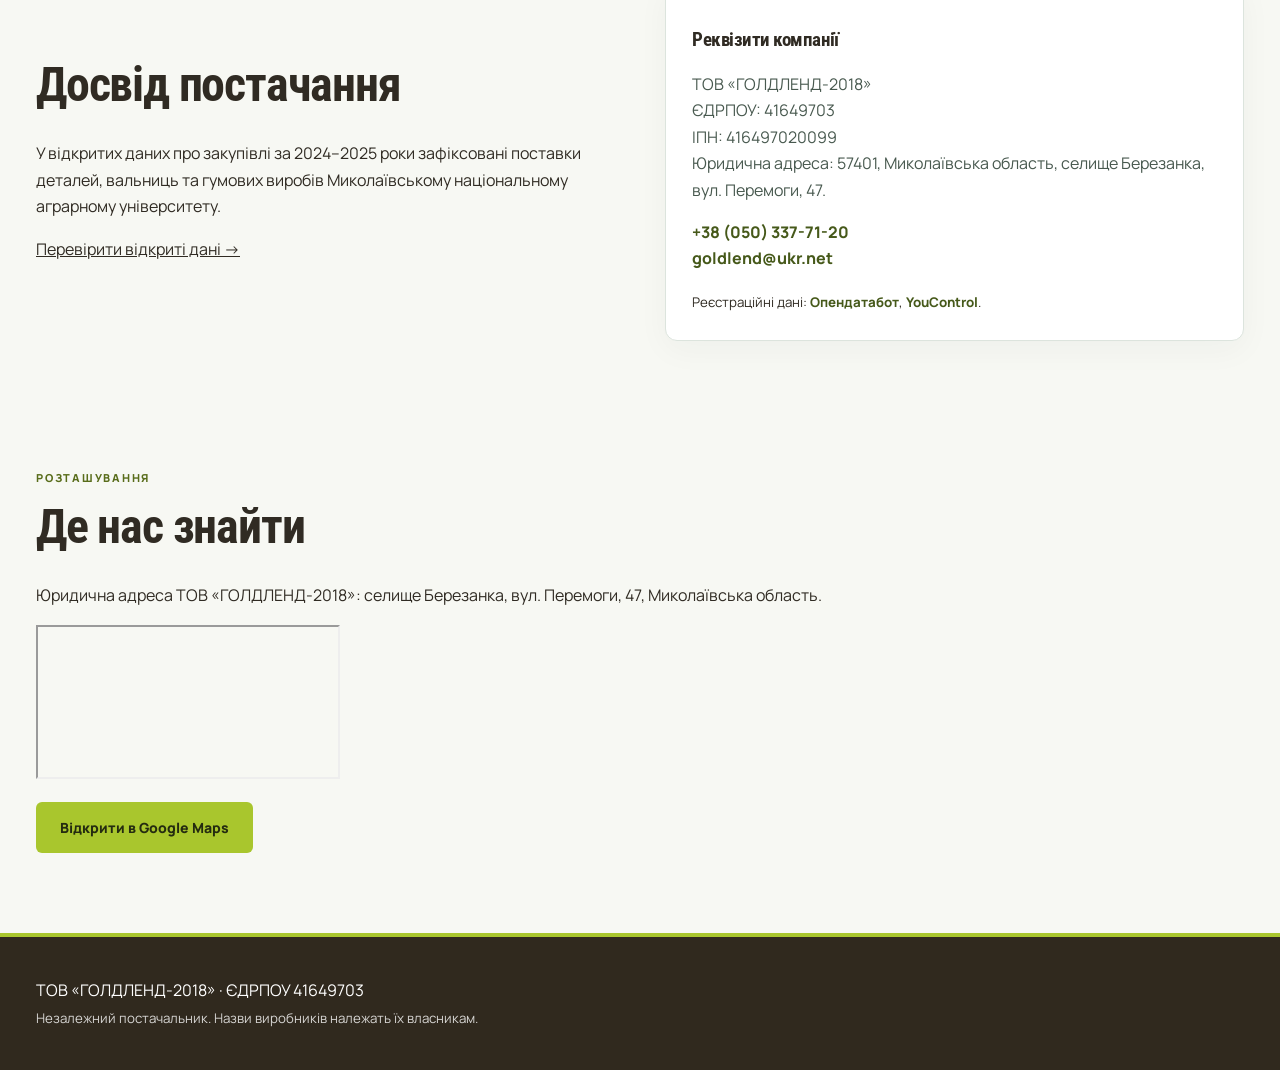
==== commit b2678714: "Embed Google map of registered company address" ====
--- a/about.html
+++ b/about.html
@@ -1 +1 @@
-<!doctype html><html lang="uk"><meta charset="utf-8"><meta name="viewport" content="width=device-width,initial-scale=1"><title>Про нас | GOLDLAND-2018</title><link rel="stylesheet" href="css/site.css?v=20261126-4"><header><nav class="wrap"><a class="logo" href="index.html" aria-label="ГОЛДЛЕНД-2018 — головна">ГОЛДЛЕНД-2018</a><a href="about.html">Про нас</a><a href="equipment.html">Техніка</a><a href="parts.html">Запчастини</a><a href="news.html">Новини</a><a href="contacts.html">Контакти</a></nav></header><main><section class="company-hero"><div class="wrap"><div class="eyebrow">GOLDLAND-2018 · УКРАЇНА</div><h1>Партнер аграрного бізнесу</h1><p>Сільськогосподарська техніка та запасні частини — під потреби вашого господарства.</p></div></section><section class="wrap section split"><div><div class="eyebrow">ПРО НАС</div><h2>Техніка. Запчастини. Підбір.</h2><p>ТОВ «ГОЛДЛЕНД-2018» — українська компанія з Миколаївської області, зареєстрована 10 жовтня 2017 року. Основний напрям діяльності — оптова торгівля сільськогосподарськими машинами й устаткованням.</p><p>Ми працюємо як незалежний постачальник. Пропонуємо підбір техніки та пошук деталей за каталожними номерами, з уточненням вартості, комплектації та умов поставки.</p><a class="btn" href="equipment.html">Переглянути техніку →</a></div><div class="fact-grid"><div><strong>2017</strong><span>Рік заснування</span></div><div><strong>46.61</strong><span>Основний КВЕД</span></div><div><strong>41649703</strong><span>ЄДРПОУ</span></div><div><strong>Україна</strong><span>Миколаївська область</span></div></div></section><section class="band"><div class="wrap section"><div class="eyebrow">НАПРЯМИ РОБОТИ</div><h2>Рішення для господарств</h2><div class="cards"><article class="card"><span class="stepnum">01</span><h3>Сільськогосподарська техніка</h3><p>Підбір машин відповідно до бюджету, потужності, напрацювання та комплектації.</p><a href="equipment.html">Каталог →</a></article><article class="card"><span class="stepnum">02</span><h3>Запасні частини</h3><p>Уточнення артикулів за моделлю та серійним номером, пошук і підготовка пропозиції.</p><a href="parts.html">Запчастини →</a></article><article class="card"><span class="stepnum">03</span><h3>Комплектування поставки</h3><p>Узгодження ціни, умов оплати, строків та доставки за конкретною пропозицією.</p><a href="contacts.html">Зв'язатися →</a></article></div></div></section><section class="wrap section split"><div><h2>Досвід постачання</h2><p>У відкритих даних про закупівлі за 2024–2025 роки зафіксовані поставки деталей, вальниць та гумових виробів Миколаївському національному аграрному університету.</p><p><a href="https://opendatabot.ua/c/41649703">Перевірити відкриті дані →</a></p></div><div class="card"><h3>Реквізити компанії</h3><p>ТОВ «ГОЛДЛЕНД-2018»<br>ЄДРПОУ: 41649703<br>ІПН: 416497020099<br>Юридична адреса: 57401, Миколаївська область, селище Березанка, вул. Перемоги, 47.</p><p><a href="tel:+380503377120">+38 (050) 337-71-20</a><br><a href="mailto:goldlend@ukr.net">goldlend@ukr.net</a></p><small>Реєстраційні дані: <a href="https://opendatabot.ua/c/41649703">Опендатабот</a>, <a href="https://youcontrol.com.ua/catalog/company_details/41649703/">YouControl</a>.</small></div></section></main><footer><div class="wrap">ТОВ «ГОЛДЛЕНД-2018» · ЄДРПОУ 41649703<br><small>Незалежний постачальник. Назви виробників належать їх власникам.</small></div></footer></html>+<!doctype html><html lang="uk"><meta charset="utf-8"><meta name="viewport" content="width=device-width,initial-scale=1"><title>Про нас | GOLDLAND-2018</title><link rel="stylesheet" href="css/site.css?v=20261126-5"><header><nav class="wrap"><a class="logo" href="index.html" aria-label="ГОЛДЛЕНД-2018 — головна">ГОЛДЛЕНД-2018</a><a href="about.html">Про нас</a><a href="equipment.html">Техніка</a><a href="parts.html">Запчастини</a><a href="news.html">Новини</a><a href="contacts.html">Контакти</a></nav></header><main><section class="company-hero"><div class="wrap"><div class="eyebrow">GOLDLAND-2018 · УКРАЇНА</div><h1>Партнер аграрного бізнесу</h1><p>Сільськогосподарська техніка та запасні частини — під потреби вашого господарства.</p></div></section><section class="wrap section split"><div><div class="eyebrow">ПРО НАС</div><h2>Техніка. Запчастини. Підбір.</h2><p>ТОВ «ГОЛДЛЕНД-2018» — українська компанія з Миколаївської області, зареєстрована 10 жовтня 2017 року. Основний напрям діяльності — оптова торгівля сільськогосподарськими машинами й устаткованням.</p><p>Ми працюємо як незалежний постачальник. Пропонуємо підбір техніки та пошук деталей за каталожними номерами, з уточненням вартості, комплектації та умов поставки.</p><a class="btn" href="equipment.html">Переглянути техніку →</a></div><div class="fact-grid"><div><strong>2017</strong><span>Рік заснування</span></div><div><strong>46.61</strong><span>Основний КВЕД</span></div><div><strong>41649703</strong><span>ЄДРПОУ</span></div><div><strong>Україна</strong><span>Миколаївська область</span></div></div></section><section class="band"><div class="wrap section"><div class="eyebrow">НАПРЯМИ РОБОТИ</div><h2>Рішення для господарств</h2><div class="cards"><article class="card"><span class="stepnum">01</span><h3>Сільськогосподарська техніка</h3><p>Підбір машин відповідно до бюджету, потужності, напрацювання та комплектації.</p><a href="equipment.html">Каталог →</a></article><article class="card"><span class="stepnum">02</span><h3>Запасні частини</h3><p>Уточнення артикулів за моделлю та серійним номером, пошук і підготовка пропозиції.</p><a href="parts.html">Запчастини →</a></article><article class="card"><span class="stepnum">03</span><h3>Комплектування поставки</h3><p>Узгодження ціни, умов оплати, строків та доставки за конкретною пропозицією.</p><a href="contacts.html">Зв'язатися →</a></article></div></div></section><section class="wrap section split"><div><h2>Досвід постачання</h2><p>У відкритих даних про закупівлі за 2024–2025 роки зафіксовані поставки деталей, вальниць та гумових виробів Миколаївському національному аграрному університету.</p><p><a href="https://opendatabot.ua/c/41649703">Перевірити відкриті дані →</a></p></div><div class="card"><h3>Реквізити компанії</h3><p>ТОВ «ГОЛДЛЕНД-2018»<br>ЄДРПОУ: 41649703<br>ІПН: 416497020099<br>Юридична адреса: 57401, Миколаївська область, селище Березанка, вул. Перемоги, 47.</p><p><a href="tel:+380503377120">+38 (050) 337-71-20</a><br><a href="mailto:goldlend@ukr.net">goldlend@ukr.net</a></p><small>Реєстраційні дані: <a href="https://opendatabot.ua/c/41649703">Опендатабот</a>, <a href="https://youcontrol.com.ua/catalog/company_details/41649703/">YouControl</a>.</small></div></section><section class="wrap section"><div class="eyebrow">РОЗТАШУВАННЯ</div><h2>Де нас знайти</h2><p>Юридична адреса ТОВ «ГОЛДЛЕНД-2018»: селище Березанка, вул. Перемоги, 47, Миколаївська область.</p><iframe class="company-map" title="Google Maps — юридична адреса ГОЛДЛЕНД-2018" src="https://maps.google.com/maps?q=%D0%B2%D1%83%D0%BB%D0%B8%D1%86%D1%8F%20%D0%9F%D0%B5%D1%80%D0%B5%D0%BC%D0%BE%D0%B3%D0%B8%2047%2C%20%D0%91%D0%B5%D1%80%D0%B5%D0%B7%D0%B0%D0%BD%D0%BA%D0%B0%2C%20%D0%9C%D0%B8%D0%BA%D0%BE%D0%BB%D0%B0%D1%97%D0%B2%D1%81%D1%8C%D0%BA%D0%B0%20%D0%BE%D0%B1%D0%BB%D0%B0%D1%81%D1%82%D1%8C%2C%20%D0%A3%D0%BA%D1%80%D0%B0%D1%97%D0%BD%D0%B0&amp;z=16&amp;output=embed" loading="lazy" referrerpolicy="no-referrer-when-downgrade" allowfullscreen></iframe><p><a class="btn" href="https://www.google.com/maps/search/?api=1&amp;query=%D0%B2%D1%83%D0%BB%D0%B8%D1%86%D1%8F%20%D0%9F%D0%B5%D1%80%D0%B5%D0%BC%D0%BE%D0%B3%D0%B8%2047%2C%20%D0%91%D0%B5%D1%80%D0%B5%D0%B7%D0%B0%D0%BD%D0%BA%D0%B0%2C%20%D0%9C%D0%B8%D0%BA%D0%BE%D0%BB%D0%B0%D1%97%D0%B2%D1%81%D1%8C%D0%BA%D0%B0%20%D0%BE%D0%B1%D0%BB%D0%B0%D1%81%D1%82%D1%8C%2C%20%D0%A3%D0%BA%D1%80%D0%B0%D1%97%D0%BD%D0%B0" target="_blank" rel="noopener">Відкрити в Google Maps</a></p></section></main><footer><div class="wrap">ТОВ «ГОЛДЛЕНД-2018» · ЄДРПОУ 41649703<br><small>Незалежний постачальник. Назви виробників належать їх власникам.</small></div></footer></html>
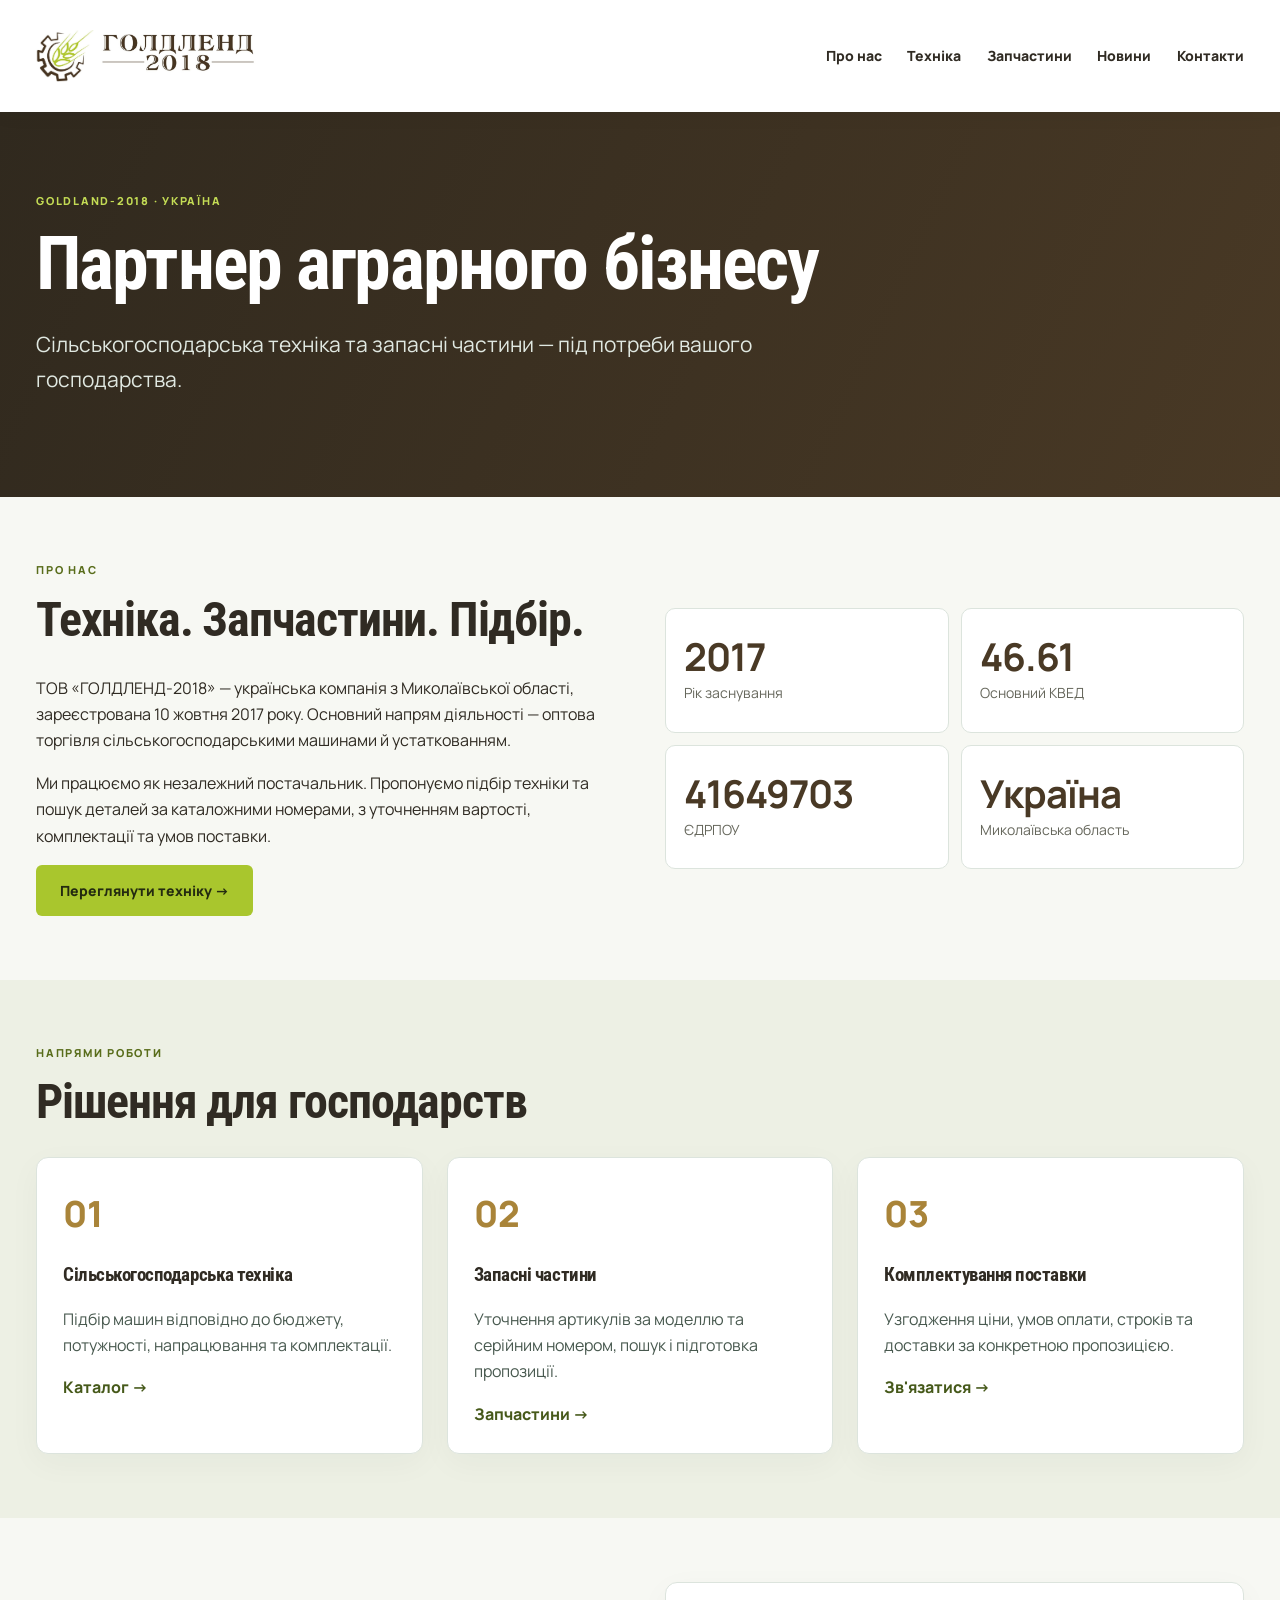
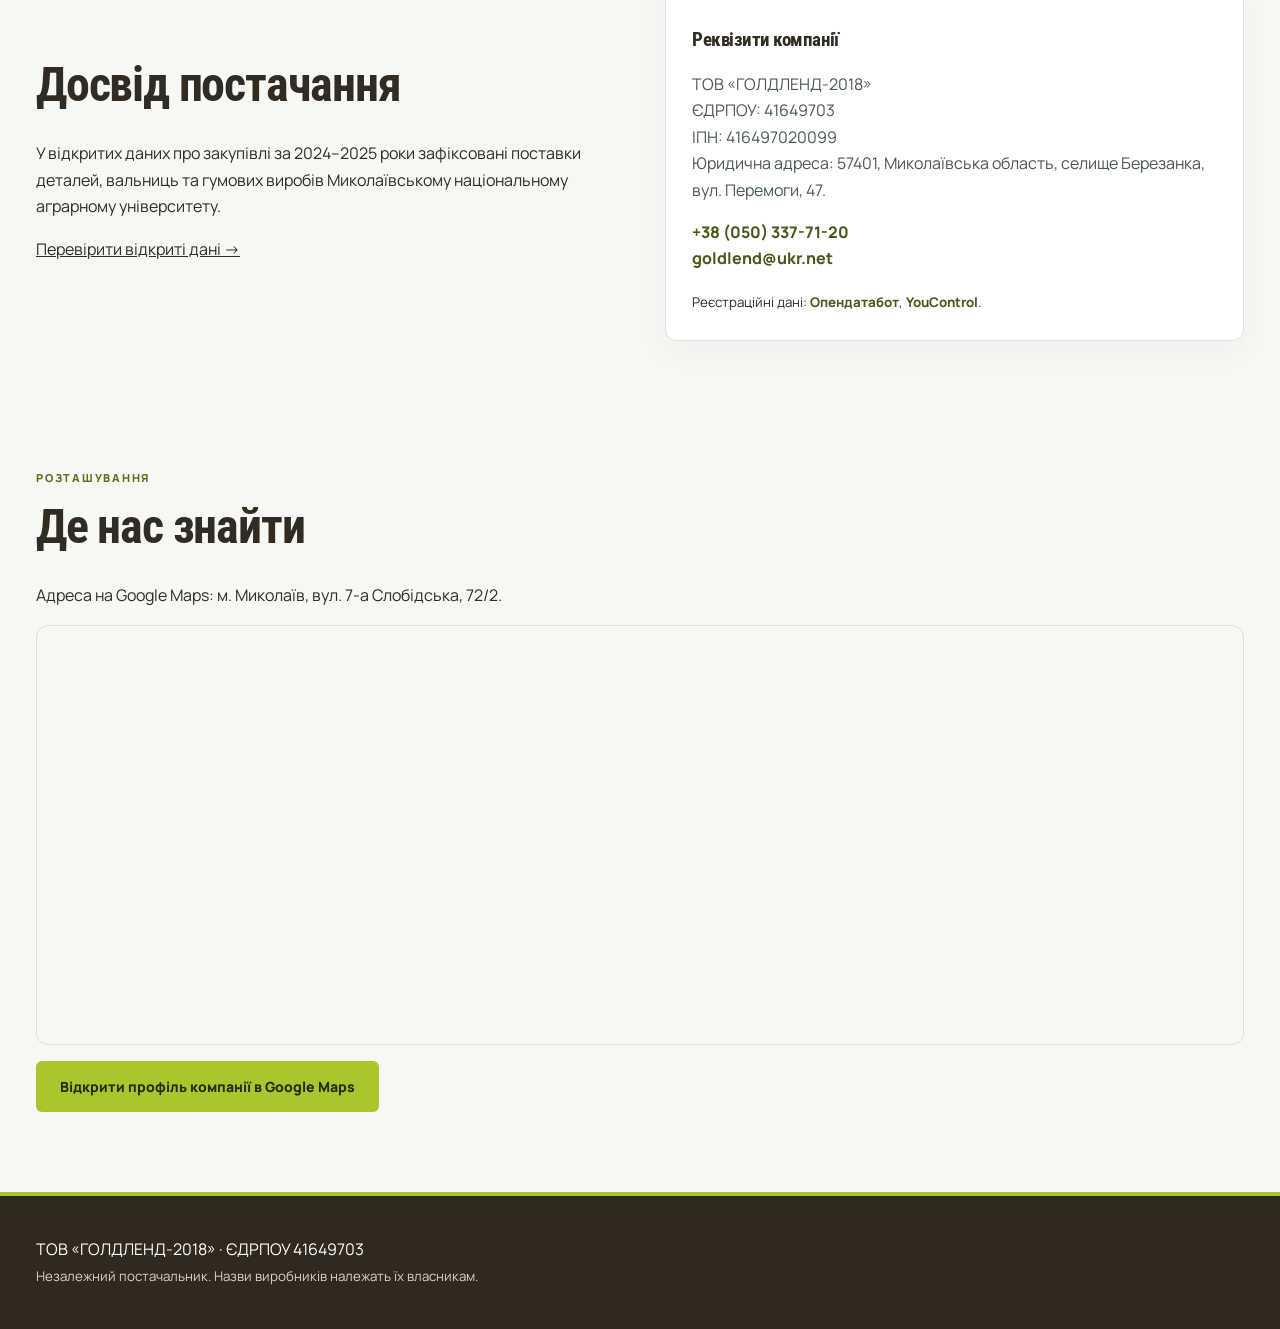
==== commit 0176b77a: "Use actual Google Maps business listing instead of registered address" ====
--- a/about.html
+++ b/about.html
@@ -1 +1 @@
-<!doctype html><html lang="uk"><meta charset="utf-8"><meta name="viewport" content="width=device-width,initial-scale=1"><title>Про нас | GOLDLAND-2018</title><link rel="stylesheet" href="css/site.css?v=20261126-5"><header><nav class="wrap"><a class="logo" href="index.html" aria-label="ГОЛДЛЕНД-2018 — головна">ГОЛДЛЕНД-2018</a><a href="about.html">Про нас</a><a href="equipment.html">Техніка</a><a href="parts.html">Запчастини</a><a href="news.html">Новини</a><a href="contacts.html">Контакти</a></nav></header><main><section class="company-hero"><div class="wrap"><div class="eyebrow">GOLDLAND-2018 · УКРАЇНА</div><h1>Партнер аграрного бізнесу</h1><p>Сільськогосподарська техніка та запасні частини — під потреби вашого господарства.</p></div></section><section class="wrap section split"><div><div class="eyebrow">ПРО НАС</div><h2>Техніка. Запчастини. Підбір.</h2><p>ТОВ «ГОЛДЛЕНД-2018» — українська компанія з Миколаївської області, зареєстрована 10 жовтня 2017 року. Основний напрям діяльності — оптова торгівля сільськогосподарськими машинами й устаткованням.</p><p>Ми працюємо як незалежний постачальник. Пропонуємо підбір техніки та пошук деталей за каталожними номерами, з уточненням вартості, комплектації та умов поставки.</p><a class="btn" href="equipment.html">Переглянути техніку →</a></div><div class="fact-grid"><div><strong>2017</strong><span>Рік заснування</span></div><div><strong>46.61</strong><span>Основний КВЕД</span></div><div><strong>41649703</strong><span>ЄДРПОУ</span></div><div><strong>Україна</strong><span>Миколаївська область</span></div></div></section><section class="band"><div class="wrap section"><div class="eyebrow">НАПРЯМИ РОБОТИ</div><h2>Рішення для господарств</h2><div class="cards"><article class="card"><span class="stepnum">01</span><h3>Сільськогосподарська техніка</h3><p>Підбір машин відповідно до бюджету, потужності, напрацювання та комплектації.</p><a href="equipment.html">Каталог →</a></article><article class="card"><span class="stepnum">02</span><h3>Запасні частини</h3><p>Уточнення артикулів за моделлю та серійним номером, пошук і підготовка пропозиції.</p><a href="parts.html">Запчастини →</a></article><article class="card"><span class="stepnum">03</span><h3>Комплектування поставки</h3><p>Узгодження ціни, умов оплати, строків та доставки за конкретною пропозицією.</p><a href="contacts.html">Зв'язатися →</a></article></div></div></section><section class="wrap section split"><div><h2>Досвід постачання</h2><p>У відкритих даних про закупівлі за 2024–2025 роки зафіксовані поставки деталей, вальниць та гумових виробів Миколаївському національному аграрному університету.</p><p><a href="https://opendatabot.ua/c/41649703">Перевірити відкриті дані →</a></p></div><div class="card"><h3>Реквізити компанії</h3><p>ТОВ «ГОЛДЛЕНД-2018»<br>ЄДРПОУ: 41649703<br>ІПН: 416497020099<br>Юридична адреса: 57401, Миколаївська область, селище Березанка, вул. Перемоги, 47.</p><p><a href="tel:+380503377120">+38 (050) 337-71-20</a><br><a href="mailto:goldlend@ukr.net">goldlend@ukr.net</a></p><small>Реєстраційні дані: <a href="https://opendatabot.ua/c/41649703">Опендатабот</a>, <a href="https://youcontrol.com.ua/catalog/company_details/41649703/">YouControl</a>.</small></div></section><section class="wrap section"><div class="eyebrow">РОЗТАШУВАННЯ</div><h2>Де нас знайти</h2><p>Юридична адреса ТОВ «ГОЛДЛЕНД-2018»: селище Березанка, вул. Перемоги, 47, Миколаївська область.</p><iframe class="company-map" title="Google Maps — юридична адреса ГОЛДЛЕНД-2018" src="https://maps.google.com/maps?q=%D0%B2%D1%83%D0%BB%D0%B8%D1%86%D1%8F%20%D0%9F%D0%B5%D1%80%D0%B5%D0%BC%D0%BE%D0%B3%D0%B8%2047%2C%20%D0%91%D0%B5%D1%80%D0%B5%D0%B7%D0%B0%D0%BD%D0%BA%D0%B0%2C%20%D0%9C%D0%B8%D0%BA%D0%BE%D0%BB%D0%B0%D1%97%D0%B2%D1%81%D1%8C%D0%BA%D0%B0%20%D0%BE%D0%B1%D0%BB%D0%B0%D1%81%D1%82%D1%8C%2C%20%D0%A3%D0%BA%D1%80%D0%B0%D1%97%D0%BD%D0%B0&amp;z=16&amp;output=embed" loading="lazy" referrerpolicy="no-referrer-when-downgrade" allowfullscreen></iframe><p><a class="btn" href="https://www.google.com/maps/search/?api=1&amp;query=%D0%B2%D1%83%D0%BB%D0%B8%D1%86%D1%8F%20%D0%9F%D0%B5%D1%80%D0%B5%D0%BC%D0%BE%D0%B3%D0%B8%2047%2C%20%D0%91%D0%B5%D1%80%D0%B5%D0%B7%D0%B0%D0%BD%D0%BA%D0%B0%2C%20%D0%9C%D0%B8%D0%BA%D0%BE%D0%BB%D0%B0%D1%97%D0%B2%D1%81%D1%8C%D0%BA%D0%B0%20%D0%BE%D0%B1%D0%BB%D0%B0%D1%81%D1%82%D1%8C%2C%20%D0%A3%D0%BA%D1%80%D0%B0%D1%97%D0%BD%D0%B0" target="_blank" rel="noopener">Відкрити в Google Maps</a></p></section></main><footer><div class="wrap">ТОВ «ГОЛДЛЕНД-2018» · ЄДРПОУ 41649703<br><small>Незалежний постачальник. Назви виробників належать їх власникам.</small></div></footer></html>+<!doctype html><html lang="uk"><meta charset="utf-8"><meta name="viewport" content="width=device-width,initial-scale=1"><title>Про нас | GOLDLAND-2018</title><link rel="stylesheet" href="css/site.css?v=20261126-5"><header><nav class="wrap"><a class="logo" href="index.html" aria-label="ГОЛДЛЕНД-2018 — головна">ГОЛДЛЕНД-2018</a><a href="about.html">Про нас</a><a href="equipment.html">Техніка</a><a href="parts.html">Запчастини</a><a href="news.html">Новини</a><a href="contacts.html">Контакти</a></nav></header><main><section class="company-hero"><div class="wrap"><div class="eyebrow">GOLDLAND-2018 · УКРАЇНА</div><h1>Партнер аграрного бізнесу</h1><p>Сільськогосподарська техніка та запасні частини — під потреби вашого господарства.</p></div></section><section class="wrap section split"><div><div class="eyebrow">ПРО НАС</div><h2>Техніка. Запчастини. Підбір.</h2><p>ТОВ «ГОЛДЛЕНД-2018» — українська компанія з Миколаївської області, зареєстрована 10 жовтня 2017 року. Основний напрям діяльності — оптова торгівля сільськогосподарськими машинами й устаткованням.</p><p>Ми працюємо як незалежний постачальник. Пропонуємо підбір техніки та пошук деталей за каталожними номерами, з уточненням вартості, комплектації та умов поставки.</p><a class="btn" href="equipment.html">Переглянути техніку →</a></div><div class="fact-grid"><div><strong>2017</strong><span>Рік заснування</span></div><div><strong>46.61</strong><span>Основний КВЕД</span></div><div><strong>41649703</strong><span>ЄДРПОУ</span></div><div><strong>Україна</strong><span>Миколаївська область</span></div></div></section><section class="band"><div class="wrap section"><div class="eyebrow">НАПРЯМИ РОБОТИ</div><h2>Рішення для господарств</h2><div class="cards"><article class="card"><span class="stepnum">01</span><h3>Сільськогосподарська техніка</h3><p>Підбір машин відповідно до бюджету, потужності, напрацювання та комплектації.</p><a href="equipment.html">Каталог →</a></article><article class="card"><span class="stepnum">02</span><h3>Запасні частини</h3><p>Уточнення артикулів за моделлю та серійним номером, пошук і підготовка пропозиції.</p><a href="parts.html">Запчастини →</a></article><article class="card"><span class="stepnum">03</span><h3>Комплектування поставки</h3><p>Узгодження ціни, умов оплати, строків та доставки за конкретною пропозицією.</p><a href="contacts.html">Зв'язатися →</a></article></div></div></section><section class="wrap section split"><div><h2>Досвід постачання</h2><p>У відкритих даних про закупівлі за 2024–2025 роки зафіксовані поставки деталей, вальниць та гумових виробів Миколаївському національному аграрному університету.</p><p><a href="https://opendatabot.ua/c/41649703">Перевірити відкриті дані →</a></p></div><div class="card"><h3>Реквізити компанії</h3><p>ТОВ «ГОЛДЛЕНД-2018»<br>ЄДРПОУ: 41649703<br>ІПН: 416497020099<br>Юридична адреса: 57401, Миколаївська область, селище Березанка, вул. Перемоги, 47.</p><p><a href="tel:+380503377120">+38 (050) 337-71-20</a><br><a href="mailto:goldlend@ukr.net">goldlend@ukr.net</a></p><small>Реєстраційні дані: <a href="https://opendatabot.ua/c/41649703">Опендатабот</a>, <a href="https://youcontrol.com.ua/catalog/company_details/41649703/">YouControl</a>.</small></div></section><section class="wrap section"><div class="eyebrow">РОЗТАШУВАННЯ</div><h2>Де нас знайти</h2><p>Адреса на Google Maps: м. Миколаїв, вул. 7-а Слобідська, 72/2.</p><iframe class="company-map" title="Google Maps — ГОЛДЛЕНД-2018 у Миколаєві" src="https://maps.google.com/maps?q=%D0%A2%D0%9E%D0%92%20%22%D0%93%D0%9E%D0%9B%D0%94%D0%9B%D0%95%D0%9D%D0%94%20-2018%22%2C%207-%D0%B0%20%D0%A1%D0%BB%D0%BE%D0%B1%D1%96%D0%B4%D1%81%D1%8C%D0%BA%D0%B0%2072%2F2%2C%20%D0%9C%D0%B8%D0%BA%D0%BE%D0%BB%D0%B0%D1%97%D0%B2%2C%20%D0%A3%D0%BA%D1%80%D0%B0%D1%97%D0%BD%D0%B0&amp;z=17&amp;output=embed" loading="lazy" referrerpolicy="no-referrer-when-downgrade" allowfullscreen></iframe><p><a class="btn" href="https://www.google.com/maps/search/?api=1&amp;query=%D0%A2%D0%9E%D0%92%20%22%D0%93%D0%9E%D0%9B%D0%94%D0%9B%D0%95%D0%9D%D0%94%20-2018%22%2C%207-%D0%B0%20%D0%A1%D0%BB%D0%BE%D0%B1%D1%96%D0%B4%D1%81%D1%8C%D0%BA%D0%B0%2072%2F2%2C%20%D0%9C%D0%B8%D0%BA%D0%BE%D0%BB%D0%B0%D1%97%D0%B2%2C%20%D0%A3%D0%BA%D1%80%D0%B0%D1%97%D0%BD%D0%B0&amp;query_place_id=ChIJ4_gl0-rLxUARcbH43w27M6c" target="_blank" rel="noopener">Відкрити профіль компанії в Google Maps</a></p></section></main><footer><div class="wrap">ТОВ «ГОЛДЛЕНД-2018» · ЄДРПОУ 41649703<br><small>Незалежний постачальник. Назви виробників належать їх власникам.</small></div></footer></html>
--- a/css/site.css
+++ b/css/site.css
@@ -23,3 +23,5 @@
 .catalog-toolbar{display:flex;justify-content:space-between;flex-wrap:wrap;gap:12px;padding:18px 0;border-top:1px solid #dedfd7;color:#5d6055;font-size:14px}.catalog-grid{display:grid;grid-template-columns:repeat(2,minmax(0,1fr));gap:24px}.catalog-grid .machine{display:flex;flex-direction:column;overflow:hidden;border:1px solid #e0e2d8;border-radius:10px;background:#fff}.catalog-grid .machine img,.photo-pending{width:100%;aspect-ratio:16/10;object-fit:cover}.photo-pending{display:grid;place-items:center;background:#f0f1eb;color:#65685e;font-weight:600}.catalog-grid .body{padding:24px;flex:1;display:flex;flex-direction:column;align-items:flex-start}.catalog-grid .body h3{font-size:25px;line-height:1.2}.catalog-grid .body small{color:#686b62}.catalog-grid .body .btn{margin-top:auto}.catalog-grid .body .eyebrow{font-size:11px;letter-spacing:.12em}@media(max-width:600px){.catalog-grid{grid-template-columns:1fr}.catalog-grid .body{padding:18px}.top .wrap{display:flex;flex-direction:column;align-items:flex-start;gap:5px;padding-block:8px}.top span{display:block;line-height:1.4;font-size:10px}}
 
 .manufacturer-mark{display:block;width:170px;height:65px;object-fit:contain;background:white}.category-label{display:grid;place-items:center;aspect-ratio:4/3;background:#e9eddf;color:#493925;font-size:clamp(18px,2vw,26px);font-weight:800;padding:20px;text-align:center}.brand-strip{gap:28px}.hero .wrap>div{min-width:0}.hero h1{line-height:1.04}.hero img{object-position:center}.card a:focus-visible,nav a:focus-visible,.btn:focus-visible{outline:3px solid #819c20;outline-offset:4px}@media(max-width:600px){.manufacturer-mark{width:120px;height:48px}.brand-strip{gap:16px}}
+
+.request-layout{display:grid;grid-template-columns:minmax(0,1fr) minmax(0,1.6fr);gap:40px;align-items:start}.parts-request{display:grid;grid-template-columns:repeat(2,minmax(0,1fr));gap:18px}.parts-request label{display:flex;flex-direction:column;gap:6px;font-weight:700;font-size:14px}.parts-request input,.parts-request textarea{width:100%;box-sizing:border-box;border:1px solid #cdd2c4;border-radius:6px;padding:12px;font:inherit;background:#fafbf8;color:#302b23}.parts-request input:focus,.parts-request textarea:focus{outline:2px solid #819c20;outline-offset:2px}.parts-request .wide{grid-column:1/-1}.parts-request button{border:0;cursor:pointer}.company-map{display:block;width:100%;height:420px;border:1px solid #dedfd7;border-radius:12px}@media(max-width:750px){.request-layout,.parts-request{grid-template-columns:1fr}.company-map{height:340px}}
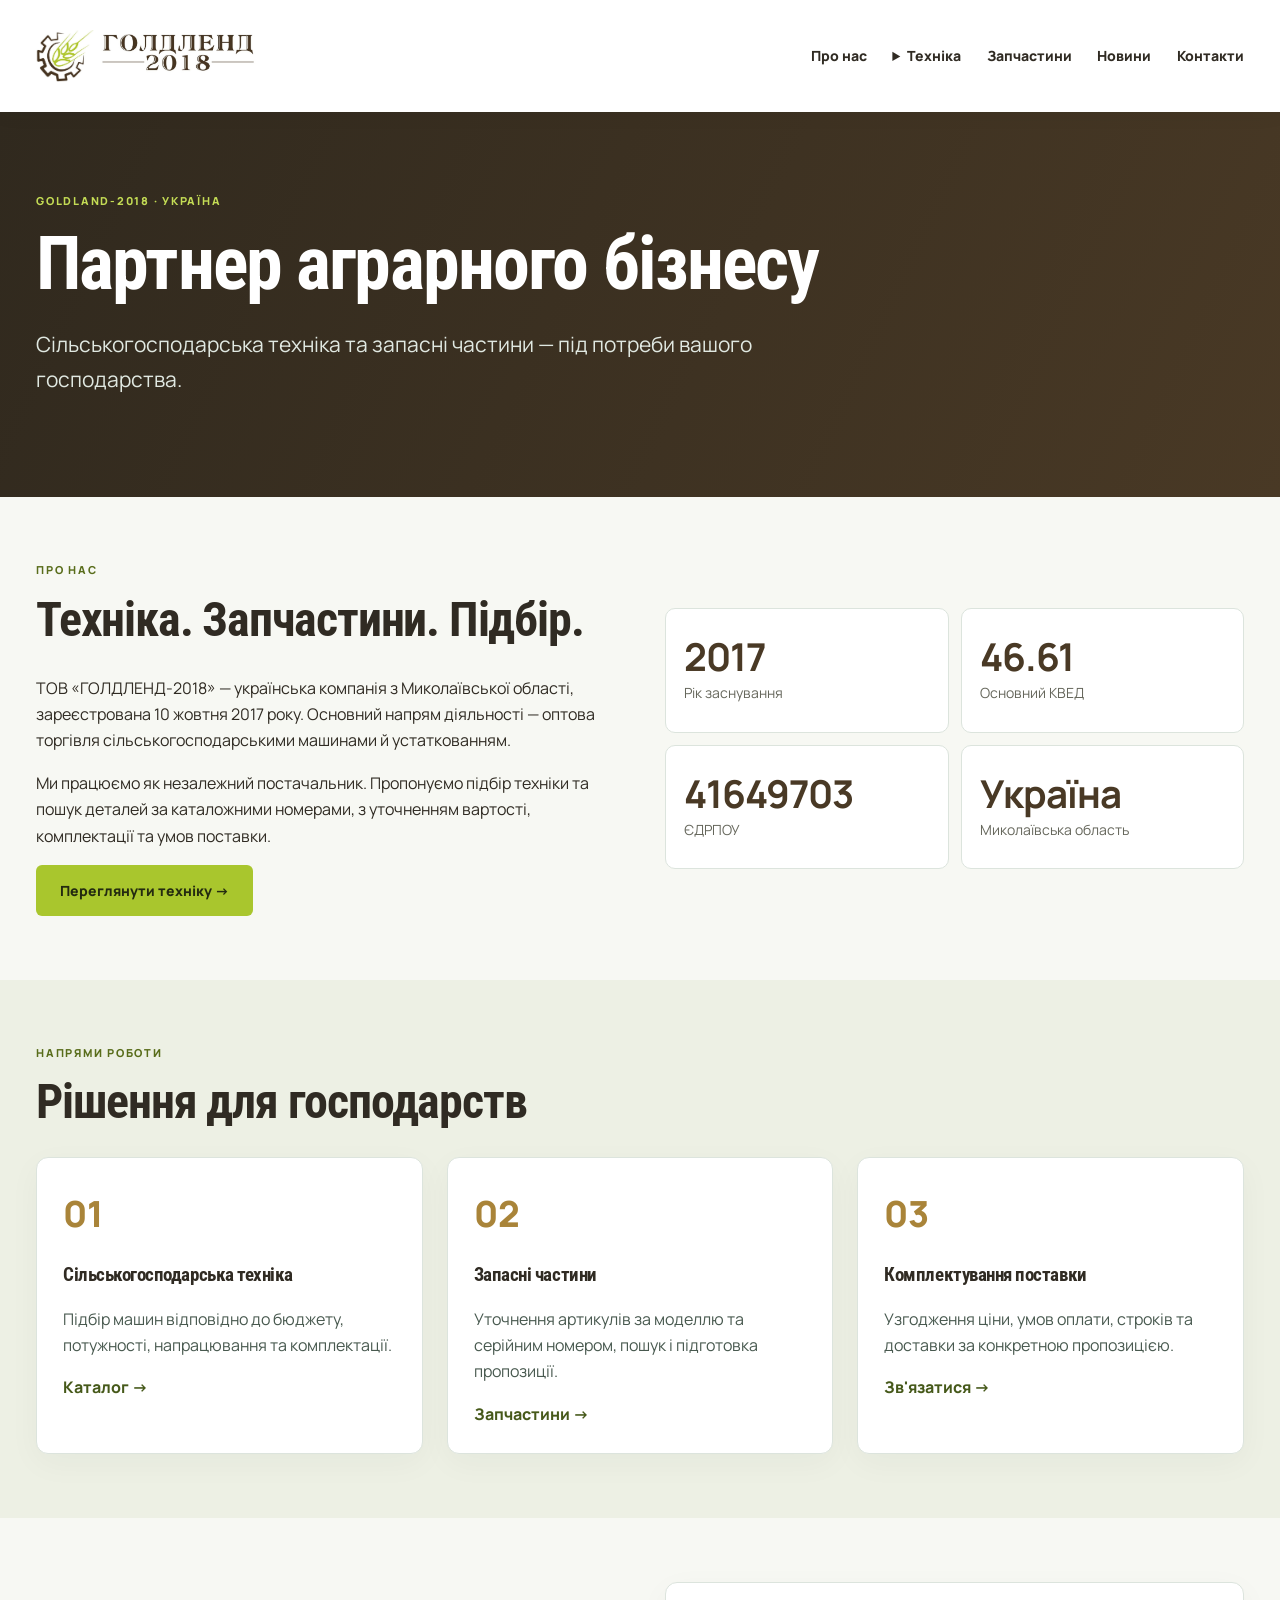
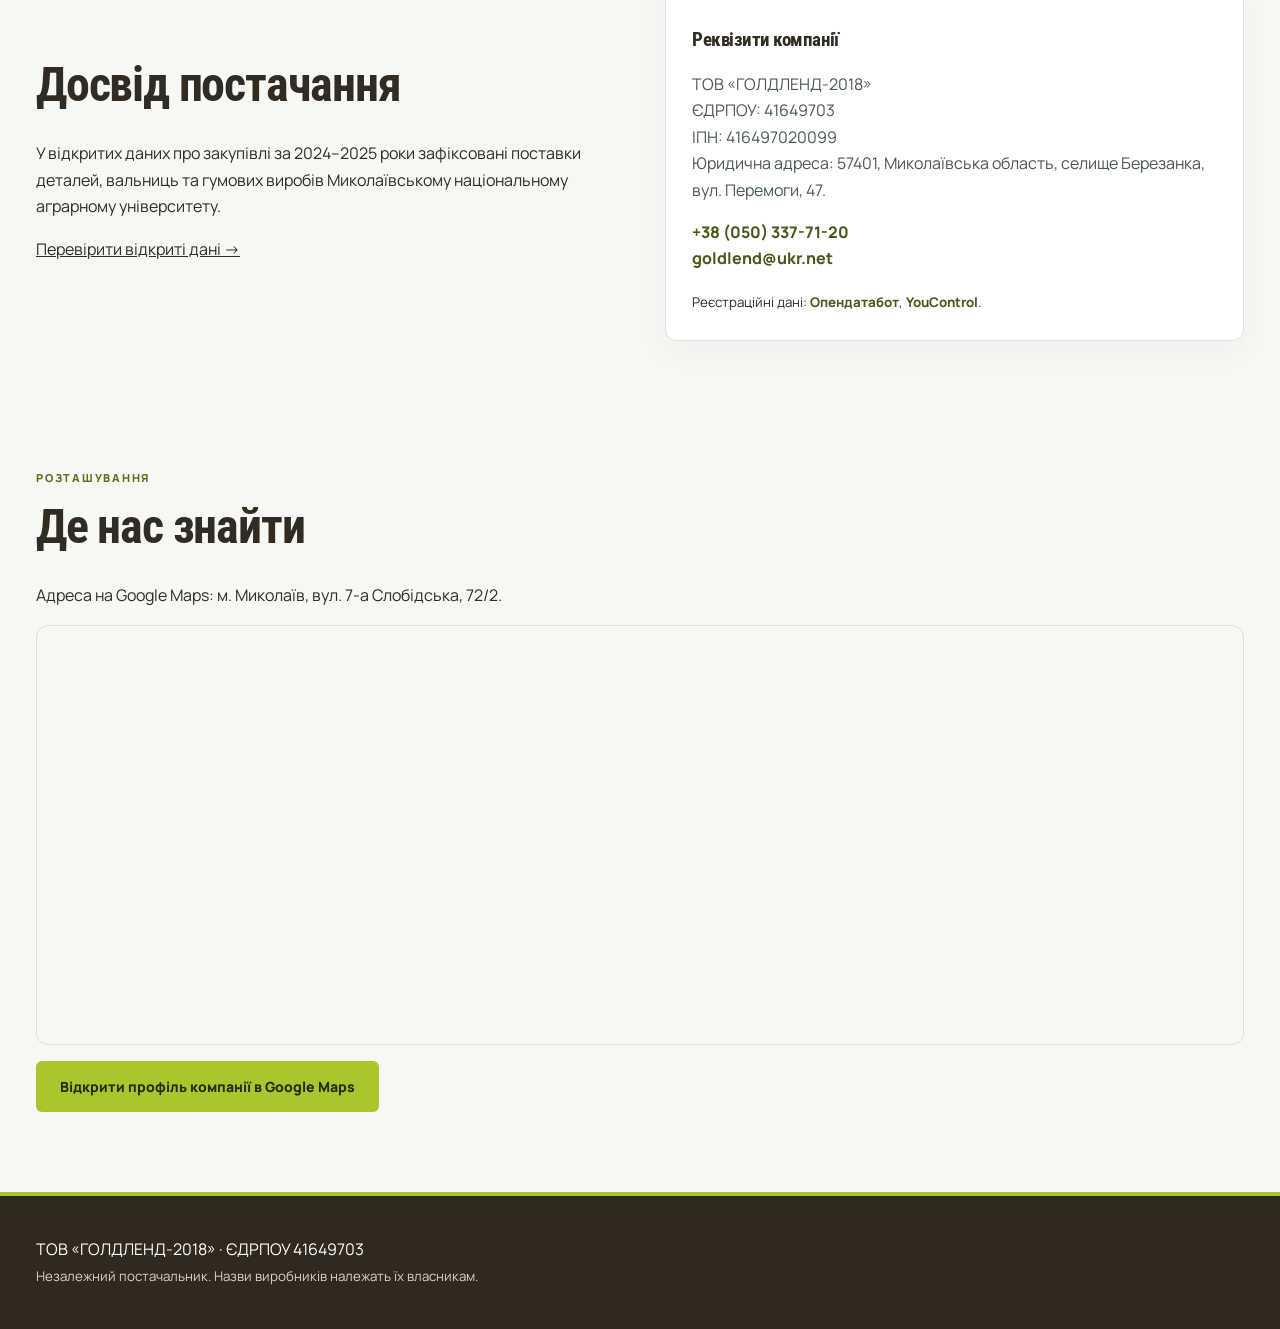
==== commit 797c514a: "Restore consistent equipment category navigation" ====
--- a/about.html
+++ b/about.html
@@ -1 +1 @@
-<!doctype html><html lang="uk"><meta charset="utf-8"><meta name="viewport" content="width=device-width,initial-scale=1"><title>Про нас | GOLDLAND-2018</title><link rel="stylesheet" href="css/site.css?v=20261126-5"><header><nav class="wrap"><a class="logo" href="index.html" aria-label="ГОЛДЛЕНД-2018 — головна">ГОЛДЛЕНД-2018</a><a href="about.html">Про нас</a><a href="equipment.html">Техніка</a><a href="parts.html">Запчастини</a><a href="news.html">Новини</a><a href="contacts.html">Контакти</a></nav></header><main><section class="company-hero"><div class="wrap"><div class="eyebrow">GOLDLAND-2018 · УКРАЇНА</div><h1>Партнер аграрного бізнесу</h1><p>Сільськогосподарська техніка та запасні частини — під потреби вашого господарства.</p></div></section><section class="wrap section split"><div><div class="eyebrow">ПРО НАС</div><h2>Техніка. Запчастини. Підбір.</h2><p>ТОВ «ГОЛДЛЕНД-2018» — українська компанія з Миколаївської області, зареєстрована 10 жовтня 2017 року. Основний напрям діяльності — оптова торгівля сільськогосподарськими машинами й устаткованням.</p><p>Ми працюємо як незалежний постачальник. Пропонуємо підбір техніки та пошук деталей за каталожними номерами, з уточненням вартості, комплектації та умов поставки.</p><a class="btn" href="equipment.html">Переглянути техніку →</a></div><div class="fact-grid"><div><strong>2017</strong><span>Рік заснування</span></div><div><strong>46.61</strong><span>Основний КВЕД</span></div><div><strong>41649703</strong><span>ЄДРПОУ</span></div><div><strong>Україна</strong><span>Миколаївська область</span></div></div></section><section class="band"><div class="wrap section"><div class="eyebrow">НАПРЯМИ РОБОТИ</div><h2>Рішення для господарств</h2><div class="cards"><article class="card"><span class="stepnum">01</span><h3>Сільськогосподарська техніка</h3><p>Підбір машин відповідно до бюджету, потужності, напрацювання та комплектації.</p><a href="equipment.html">Каталог →</a></article><article class="card"><span class="stepnum">02</span><h3>Запасні частини</h3><p>Уточнення артикулів за моделлю та серійним номером, пошук і підготовка пропозиції.</p><a href="parts.html">Запчастини →</a></article><article class="card"><span class="stepnum">03</span><h3>Комплектування поставки</h3><p>Узгодження ціни, умов оплати, строків та доставки за конкретною пропозицією.</p><a href="contacts.html">Зв'язатися →</a></article></div></div></section><section class="wrap section split"><div><h2>Досвід постачання</h2><p>У відкритих даних про закупівлі за 2024–2025 роки зафіксовані поставки деталей, вальниць та гумових виробів Миколаївському національному аграрному університету.</p><p><a href="https://opendatabot.ua/c/41649703">Перевірити відкриті дані →</a></p></div><div class="card"><h3>Реквізити компанії</h3><p>ТОВ «ГОЛДЛЕНД-2018»<br>ЄДРПОУ: 41649703<br>ІПН: 416497020099<br>Юридична адреса: 57401, Миколаївська область, селище Березанка, вул. Перемоги, 47.</p><p><a href="tel:+380503377120">+38 (050) 337-71-20</a><br><a href="mailto:goldlend@ukr.net">goldlend@ukr.net</a></p><small>Реєстраційні дані: <a href="https://opendatabot.ua/c/41649703">Опендатабот</a>, <a href="https://youcontrol.com.ua/catalog/company_details/41649703/">YouControl</a>.</small></div></section><section class="wrap section"><div class="eyebrow">РОЗТАШУВАННЯ</div><h2>Де нас знайти</h2><p>Адреса на Google Maps: м. Миколаїв, вул. 7-а Слобідська, 72/2.</p><iframe class="company-map" title="Google Maps — ГОЛДЛЕНД-2018 у Миколаєві" src="https://maps.google.com/maps?q=%D0%A2%D0%9E%D0%92%20%22%D0%93%D0%9E%D0%9B%D0%94%D0%9B%D0%95%D0%9D%D0%94%20-2018%22%2C%207-%D0%B0%20%D0%A1%D0%BB%D0%BE%D0%B1%D1%96%D0%B4%D1%81%D1%8C%D0%BA%D0%B0%2072%2F2%2C%20%D0%9C%D0%B8%D0%BA%D0%BE%D0%BB%D0%B0%D1%97%D0%B2%2C%20%D0%A3%D0%BA%D1%80%D0%B0%D1%97%D0%BD%D0%B0&amp;z=17&amp;output=embed" loading="lazy" referrerpolicy="no-referrer-when-downgrade" allowfullscreen></iframe><p><a class="btn" href="https://www.google.com/maps/search/?api=1&amp;query=%D0%A2%D0%9E%D0%92%20%22%D0%93%D0%9E%D0%9B%D0%94%D0%9B%D0%95%D0%9D%D0%94%20-2018%22%2C%207-%D0%B0%20%D0%A1%D0%BB%D0%BE%D0%B1%D1%96%D0%B4%D1%81%D1%8C%D0%BA%D0%B0%2072%2F2%2C%20%D0%9C%D0%B8%D0%BA%D0%BE%D0%BB%D0%B0%D1%97%D0%B2%2C%20%D0%A3%D0%BA%D1%80%D0%B0%D1%97%D0%BD%D0%B0&amp;query_place_id=ChIJ4_gl0-rLxUARcbH43w27M6c" target="_blank" rel="noopener">Відкрити профіль компанії в Google Maps</a></p></section></main><footer><div class="wrap">ТОВ «ГОЛДЛЕНД-2018» · ЄДРПОУ 41649703<br><small>Незалежний постачальник. Назви виробників належать їх власникам.</small></div></footer></html>+<!doctype html><html lang="uk"><meta charset="utf-8"><meta name="viewport" content="width=device-width,initial-scale=1"><title>Про нас | GOLDLAND-2018</title><link rel="stylesheet" href="css/site.css?v=20261126-5"><header><nav class="wrap"><a class="logo" href="index.html" aria-label="ГОЛДЛЕНД-2018 — головна">ГОЛДЛЕНД-2018</a><a href="about.html">Про нас</a><details><summary>Техніка</summary><div class="menu"><a href="equipment.html">Уся техніка</a><a href="equipment.html#tractors">Трактори</a><a href="equipment.html#combines">Комбайни</a><a href="equipment.html#headers">Жниварки</a></div></details><a href="parts.html">Запчастини</a><a href="news.html">Новини</a><a href="contacts.html">Контакти</a></nav></header><main><section class="company-hero"><div class="wrap"><div class="eyebrow">GOLDLAND-2018 · УКРАЇНА</div><h1>Партнер аграрного бізнесу</h1><p>Сільськогосподарська техніка та запасні частини — під потреби вашого господарства.</p></div></section><section class="wrap section split"><div><div class="eyebrow">ПРО НАС</div><h2>Техніка. Запчастини. Підбір.</h2><p>ТОВ «ГОЛДЛЕНД-2018» — українська компанія з Миколаївської області, зареєстрована 10 жовтня 2017 року. Основний напрям діяльності — оптова торгівля сільськогосподарськими машинами й устаткованням.</p><p>Ми працюємо як незалежний постачальник. Пропонуємо підбір техніки та пошук деталей за каталожними номерами, з уточненням вартості, комплектації та умов поставки.</p><a class="btn" href="equipment.html">Переглянути техніку →</a></div><div class="fact-grid"><div><strong>2017</strong><span>Рік заснування</span></div><div><strong>46.61</strong><span>Основний КВЕД</span></div><div><strong>41649703</strong><span>ЄДРПОУ</span></div><div><strong>Україна</strong><span>Миколаївська область</span></div></div></section><section class="band"><div class="wrap section"><div class="eyebrow">НАПРЯМИ РОБОТИ</div><h2>Рішення для господарств</h2><div class="cards"><article class="card"><span class="stepnum">01</span><h3>Сільськогосподарська техніка</h3><p>Підбір машин відповідно до бюджету, потужності, напрацювання та комплектації.</p><a href="equipment.html">Каталог →</a></article><article class="card"><span class="stepnum">02</span><h3>Запасні частини</h3><p>Уточнення артикулів за моделлю та серійним номером, пошук і підготовка пропозиції.</p><a href="parts.html">Запчастини →</a></article><article class="card"><span class="stepnum">03</span><h3>Комплектування поставки</h3><p>Узгодження ціни, умов оплати, строків та доставки за конкретною пропозицією.</p><a href="contacts.html">Зв'язатися →</a></article></div></div></section><section class="wrap section split"><div><h2>Досвід постачання</h2><p>У відкритих даних про закупівлі за 2024–2025 роки зафіксовані поставки деталей, вальниць та гумових виробів Миколаївському національному аграрному університету.</p><p><a href="https://opendatabot.ua/c/41649703">Перевірити відкриті дані →</a></p></div><div class="card"><h3>Реквізити компанії</h3><p>ТОВ «ГОЛДЛЕНД-2018»<br>ЄДРПОУ: 41649703<br>ІПН: 416497020099<br>Юридична адреса: 57401, Миколаївська область, селище Березанка, вул. Перемоги, 47.</p><p><a href="tel:+380503377120">+38 (050) 337-71-20</a><br><a href="mailto:goldlend@ukr.net">goldlend@ukr.net</a></p><small>Реєстраційні дані: <a href="https://opendatabot.ua/c/41649703">Опендатабот</a>, <a href="https://youcontrol.com.ua/catalog/company_details/41649703/">YouControl</a>.</small></div></section><section class="wrap section"><div class="eyebrow">РОЗТАШУВАННЯ</div><h2>Де нас знайти</h2><p>Адреса на Google Maps: м. Миколаїв, вул. 7-а Слобідська, 72/2.</p><iframe class="company-map" title="Google Maps — ГОЛДЛЕНД-2018 у Миколаєві" src="https://maps.google.com/maps?q=%D0%A2%D0%9E%D0%92%20%22%D0%93%D0%9E%D0%9B%D0%94%D0%9B%D0%95%D0%9D%D0%94%20-2018%22%2C%207-%D0%B0%20%D0%A1%D0%BB%D0%BE%D0%B1%D1%96%D0%B4%D1%81%D1%8C%D0%BA%D0%B0%2072%2F2%2C%20%D0%9C%D0%B8%D0%BA%D0%BE%D0%BB%D0%B0%D1%97%D0%B2%2C%20%D0%A3%D0%BA%D1%80%D0%B0%D1%97%D0%BD%D0%B0&amp;z=17&amp;output=embed" loading="lazy" referrerpolicy="no-referrer-when-downgrade" allowfullscreen></iframe><p><a class="btn" href="https://www.google.com/maps/search/?api=1&amp;query=%D0%A2%D0%9E%D0%92%20%22%D0%93%D0%9E%D0%9B%D0%94%D0%9B%D0%95%D0%9D%D0%94%20-2018%22%2C%207-%D0%B0%20%D0%A1%D0%BB%D0%BE%D0%B1%D1%96%D0%B4%D1%81%D1%8C%D0%BA%D0%B0%2072%2F2%2C%20%D0%9C%D0%B8%D0%BA%D0%BE%D0%BB%D0%B0%D1%97%D0%B2%2C%20%D0%A3%D0%BA%D1%80%D0%B0%D1%97%D0%BD%D0%B0&amp;query_place_id=ChIJ4_gl0-rLxUARcbH43w27M6c" target="_blank" rel="noopener">Відкрити профіль компанії в Google Maps</a></p></section></main><footer><div class="wrap">ТОВ «ГОЛДЛЕНД-2018» · ЄДРПОУ 41649703<br><small>Незалежний постачальник. Назви виробників належать їх власникам.</small></div></footer></html>
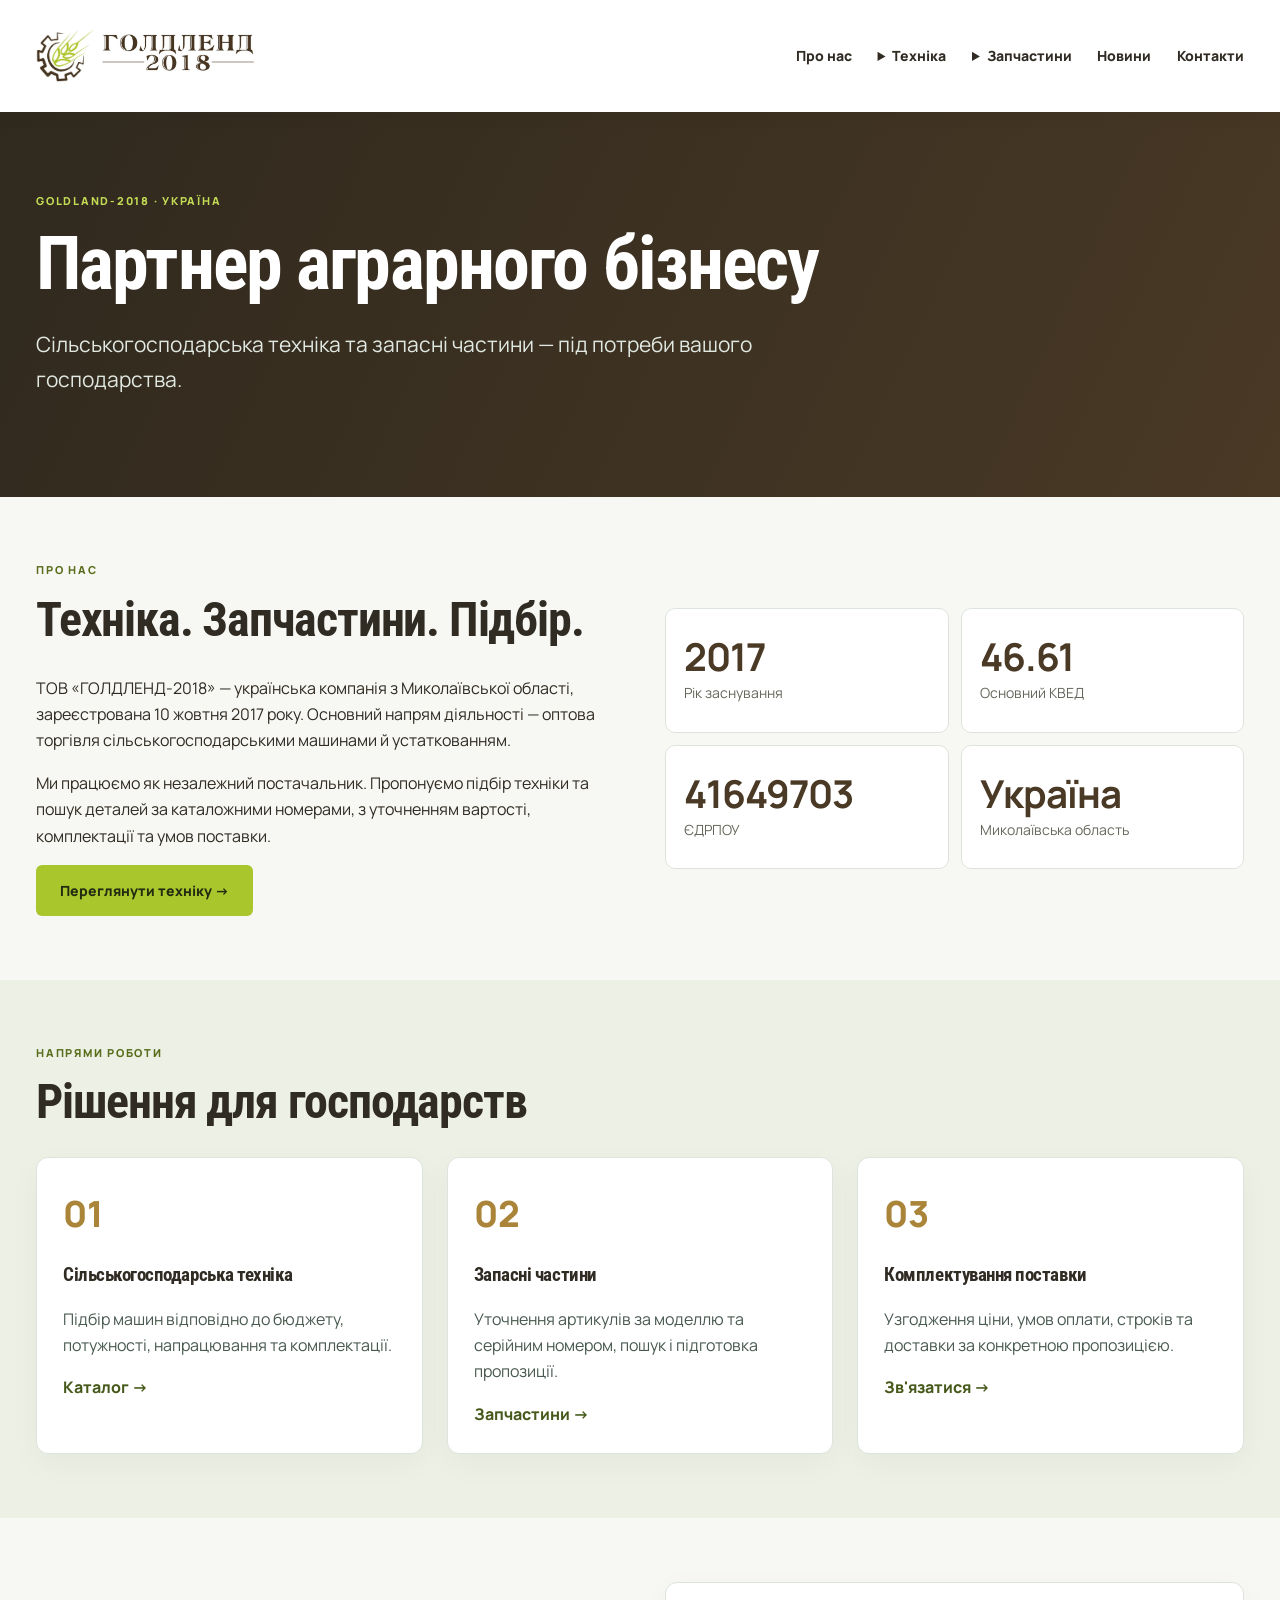
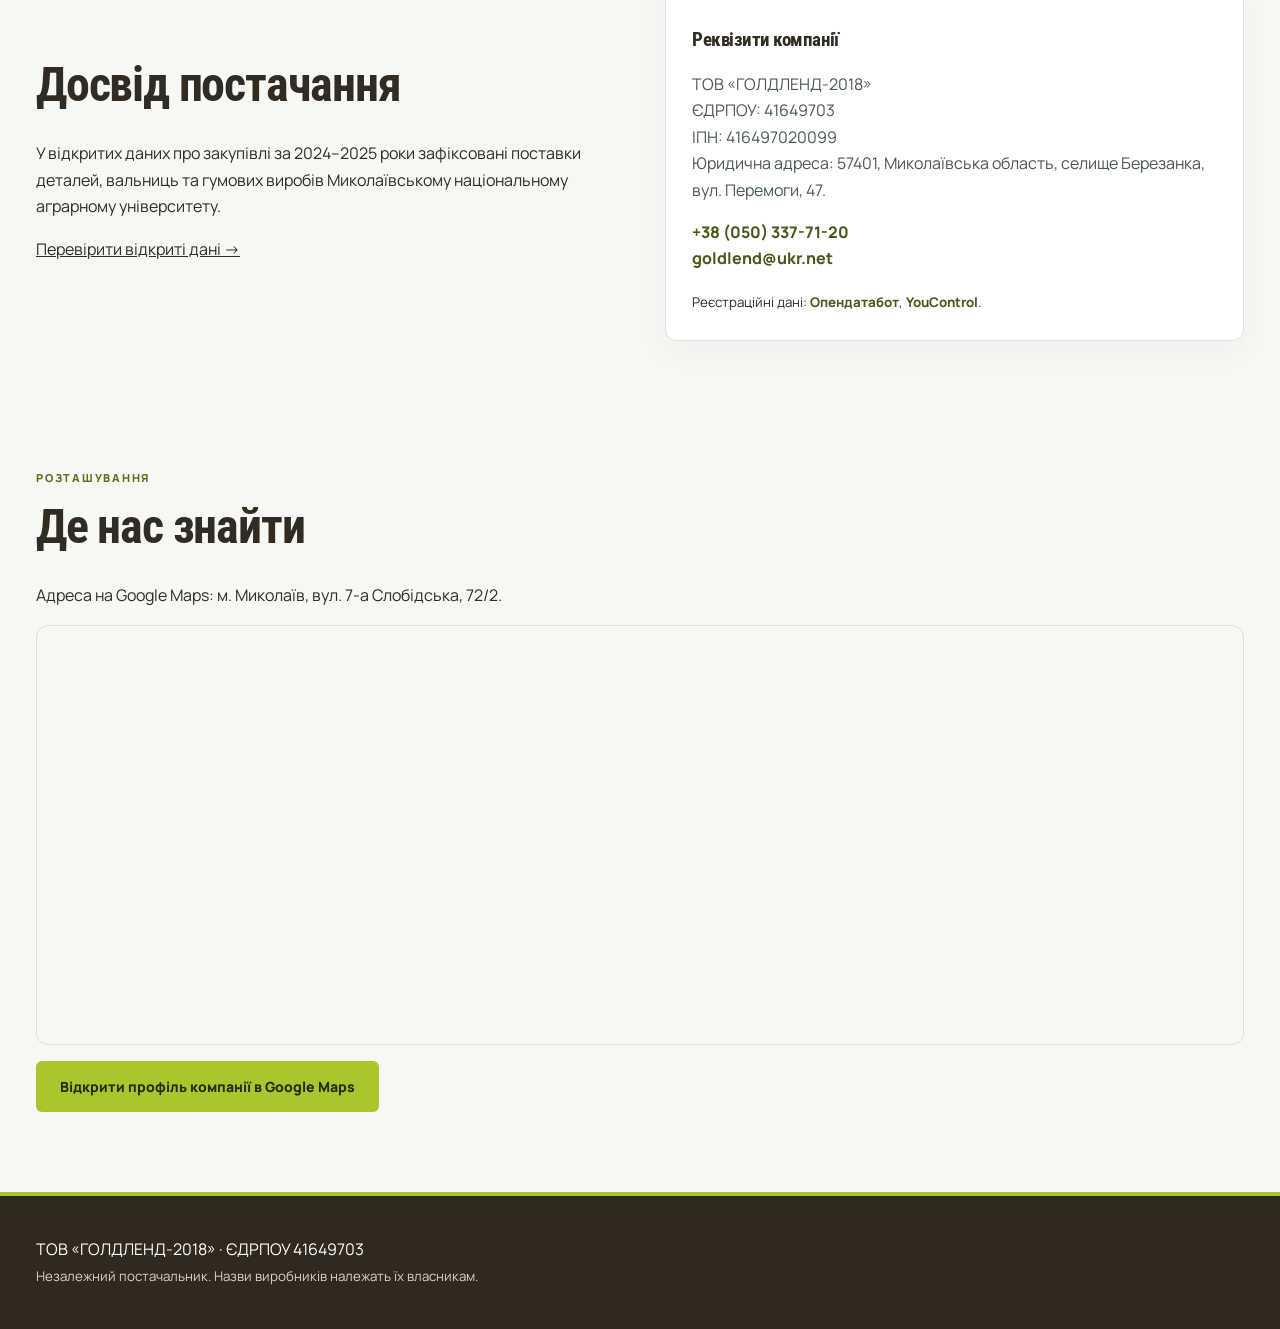
==== commit 0b7c1729: "Split spare parts navigation into CLAAS and LEMKEN" ====
--- a/about.html
+++ b/about.html
@@ -1 +1 @@
-<!doctype html><html lang="uk"><meta charset="utf-8"><meta name="viewport" content="width=device-width,initial-scale=1"><title>Про нас | GOLDLAND-2018</title><link rel="stylesheet" href="css/site.css?v=20261126-5"><header><nav class="wrap"><a class="logo" href="index.html" aria-label="ГОЛДЛЕНД-2018 — головна">ГОЛДЛЕНД-2018</a><a href="about.html">Про нас</a><details><summary>Техніка</summary><div class="menu"><a href="equipment.html">Уся техніка</a><a href="equipment.html#tractors">Трактори</a><a href="equipment.html#combines">Комбайни</a><a href="equipment.html#headers">Жниварки</a></div></details><a href="parts.html">Запчастини</a><a href="news.html">Новини</a><a href="contacts.html">Контакти</a></nav></header><main><section class="company-hero"><div class="wrap"><div class="eyebrow">GOLDLAND-2018 · УКРАЇНА</div><h1>Партнер аграрного бізнесу</h1><p>Сільськогосподарська техніка та запасні частини — під потреби вашого господарства.</p></div></section><section class="wrap section split"><div><div class="eyebrow">ПРО НАС</div><h2>Техніка. Запчастини. Підбір.</h2><p>ТОВ «ГОЛДЛЕНД-2018» — українська компанія з Миколаївської області, зареєстрована 10 жовтня 2017 року. Основний напрям діяльності — оптова торгівля сільськогосподарськими машинами й устаткованням.</p><p>Ми працюємо як незалежний постачальник. Пропонуємо підбір техніки та пошук деталей за каталожними номерами, з уточненням вартості, комплектації та умов поставки.</p><a class="btn" href="equipment.html">Переглянути техніку →</a></div><div class="fact-grid"><div><strong>2017</strong><span>Рік заснування</span></div><div><strong>46.61</strong><span>Основний КВЕД</span></div><div><strong>41649703</strong><span>ЄДРПОУ</span></div><div><strong>Україна</strong><span>Миколаївська область</span></div></div></section><section class="band"><div class="wrap section"><div class="eyebrow">НАПРЯМИ РОБОТИ</div><h2>Рішення для господарств</h2><div class="cards"><article class="card"><span class="stepnum">01</span><h3>Сільськогосподарська техніка</h3><p>Підбір машин відповідно до бюджету, потужності, напрацювання та комплектації.</p><a href="equipment.html">Каталог →</a></article><article class="card"><span class="stepnum">02</span><h3>Запасні частини</h3><p>Уточнення артикулів за моделлю та серійним номером, пошук і підготовка пропозиції.</p><a href="parts.html">Запчастини →</a></article><article class="card"><span class="stepnum">03</span><h3>Комплектування поставки</h3><p>Узгодження ціни, умов оплати, строків та доставки за конкретною пропозицією.</p><a href="contacts.html">Зв'язатися →</a></article></div></div></section><section class="wrap section split"><div><h2>Досвід постачання</h2><p>У відкритих даних про закупівлі за 2024–2025 роки зафіксовані поставки деталей, вальниць та гумових виробів Миколаївському національному аграрному університету.</p><p><a href="https://opendatabot.ua/c/41649703">Перевірити відкриті дані →</a></p></div><div class="card"><h3>Реквізити компанії</h3><p>ТОВ «ГОЛДЛЕНД-2018»<br>ЄДРПОУ: 41649703<br>ІПН: 416497020099<br>Юридична адреса: 57401, Миколаївська область, селище Березанка, вул. Перемоги, 47.</p><p><a href="tel:+380503377120">+38 (050) 337-71-20</a><br><a href="mailto:goldlend@ukr.net">goldlend@ukr.net</a></p><small>Реєстраційні дані: <a href="https://opendatabot.ua/c/41649703">Опендатабот</a>, <a href="https://youcontrol.com.ua/catalog/company_details/41649703/">YouControl</a>.</small></div></section><section class="wrap section"><div class="eyebrow">РОЗТАШУВАННЯ</div><h2>Де нас знайти</h2><p>Адреса на Google Maps: м. Миколаїв, вул. 7-а Слобідська, 72/2.</p><iframe class="company-map" title="Google Maps — ГОЛДЛЕНД-2018 у Миколаєві" src="https://maps.google.com/maps?q=%D0%A2%D0%9E%D0%92%20%22%D0%93%D0%9E%D0%9B%D0%94%D0%9B%D0%95%D0%9D%D0%94%20-2018%22%2C%207-%D0%B0%20%D0%A1%D0%BB%D0%BE%D0%B1%D1%96%D0%B4%D1%81%D1%8C%D0%BA%D0%B0%2072%2F2%2C%20%D0%9C%D0%B8%D0%BA%D0%BE%D0%BB%D0%B0%D1%97%D0%B2%2C%20%D0%A3%D0%BA%D1%80%D0%B0%D1%97%D0%BD%D0%B0&amp;z=17&amp;output=embed" loading="lazy" referrerpolicy="no-referrer-when-downgrade" allowfullscreen></iframe><p><a class="btn" href="https://www.google.com/maps/search/?api=1&amp;query=%D0%A2%D0%9E%D0%92%20%22%D0%93%D0%9E%D0%9B%D0%94%D0%9B%D0%95%D0%9D%D0%94%20-2018%22%2C%207-%D0%B0%20%D0%A1%D0%BB%D0%BE%D0%B1%D1%96%D0%B4%D1%81%D1%8C%D0%BA%D0%B0%2072%2F2%2C%20%D0%9C%D0%B8%D0%BA%D0%BE%D0%BB%D0%B0%D1%97%D0%B2%2C%20%D0%A3%D0%BA%D1%80%D0%B0%D1%97%D0%BD%D0%B0&amp;query_place_id=ChIJ4_gl0-rLxUARcbH43w27M6c" target="_blank" rel="noopener">Відкрити профіль компанії в Google Maps</a></p></section></main><footer><div class="wrap">ТОВ «ГОЛДЛЕНД-2018» · ЄДРПОУ 41649703<br><small>Незалежний постачальник. Назви виробників належать їх власникам.</small></div></footer></html>+<!doctype html><html lang="uk"><meta charset="utf-8"><meta name="viewport" content="width=device-width,initial-scale=1"><title>Про нас | GOLDLAND-2018</title><link rel="stylesheet" href="css/site.css?v=20261126-5"><header><nav class="wrap"><a class="logo" href="index.html" aria-label="ГОЛДЛЕНД-2018 — головна">ГОЛДЛЕНД-2018</a><a href="about.html">Про нас</a><details><summary>Техніка</summary><div class="menu"><a href="equipment.html">Уся техніка</a><a href="equipment.html#tractors">Трактори</a><a href="equipment.html#combines">Комбайни</a><a href="equipment.html#headers">Жниварки</a></div></details><details><summary>Запчастини</summary><div class="menu"><a href="parts.html">Усі запчастини</a><a href="parts.html#claas">CLAAS</a><a href="parts.html#lemken">LEMKEN</a></div></details><a href="news.html">Новини</a><a href="contacts.html">Контакти</a></nav></header><main><section class="company-hero"><div class="wrap"><div class="eyebrow">GOLDLAND-2018 · УКРАЇНА</div><h1>Партнер аграрного бізнесу</h1><p>Сільськогосподарська техніка та запасні частини — під потреби вашого господарства.</p></div></section><section class="wrap section split"><div><div class="eyebrow">ПРО НАС</div><h2>Техніка. Запчастини. Підбір.</h2><p>ТОВ «ГОЛДЛЕНД-2018» — українська компанія з Миколаївської області, зареєстрована 10 жовтня 2017 року. Основний напрям діяльності — оптова торгівля сільськогосподарськими машинами й устаткованням.</p><p>Ми працюємо як незалежний постачальник. Пропонуємо підбір техніки та пошук деталей за каталожними номерами, з уточненням вартості, комплектації та умов поставки.</p><a class="btn" href="equipment.html">Переглянути техніку →</a></div><div class="fact-grid"><div><strong>2017</strong><span>Рік заснування</span></div><div><strong>46.61</strong><span>Основний КВЕД</span></div><div><strong>41649703</strong><span>ЄДРПОУ</span></div><div><strong>Україна</strong><span>Миколаївська область</span></div></div></section><section class="band"><div class="wrap section"><div class="eyebrow">НАПРЯМИ РОБОТИ</div><h2>Рішення для господарств</h2><div class="cards"><article class="card"><span class="stepnum">01</span><h3>Сільськогосподарська техніка</h3><p>Підбір машин відповідно до бюджету, потужності, напрацювання та комплектації.</p><a href="equipment.html">Каталог →</a></article><article class="card"><span class="stepnum">02</span><h3>Запасні частини</h3><p>Уточнення артикулів за моделлю та серійним номером, пошук і підготовка пропозиції.</p><a href="parts.html">Запчастини →</a></article><article class="card"><span class="stepnum">03</span><h3>Комплектування поставки</h3><p>Узгодження ціни, умов оплати, строків та доставки за конкретною пропозицією.</p><a href="contacts.html">Зв'язатися →</a></article></div></div></section><section class="wrap section split"><div><h2>Досвід постачання</h2><p>У відкритих даних про закупівлі за 2024–2025 роки зафіксовані поставки деталей, вальниць та гумових виробів Миколаївському національному аграрному університету.</p><p><a href="https://opendatabot.ua/c/41649703">Перевірити відкриті дані →</a></p></div><div class="card"><h3>Реквізити компанії</h3><p>ТОВ «ГОЛДЛЕНД-2018»<br>ЄДРПОУ: 41649703<br>ІПН: 416497020099<br>Юридична адреса: 57401, Миколаївська область, селище Березанка, вул. Перемоги, 47.</p><p><a href="tel:+380503377120">+38 (050) 337-71-20</a><br><a href="mailto:goldlend@ukr.net">goldlend@ukr.net</a></p><small>Реєстраційні дані: <a href="https://opendatabot.ua/c/41649703">Опендатабот</a>, <a href="https://youcontrol.com.ua/catalog/company_details/41649703/">YouControl</a>.</small></div></section><section class="wrap section"><div class="eyebrow">РОЗТАШУВАННЯ</div><h2>Де нас знайти</h2><p>Адреса на Google Maps: м. Миколаїв, вул. 7-а Слобідська, 72/2.</p><iframe class="company-map" title="Google Maps — ГОЛДЛЕНД-2018 у Миколаєві" src="https://maps.google.com/maps?q=%D0%A2%D0%9E%D0%92%20%22%D0%93%D0%9E%D0%9B%D0%94%D0%9B%D0%95%D0%9D%D0%94%20-2018%22%2C%207-%D0%B0%20%D0%A1%D0%BB%D0%BE%D0%B1%D1%96%D0%B4%D1%81%D1%8C%D0%BA%D0%B0%2072%2F2%2C%20%D0%9C%D0%B8%D0%BA%D0%BE%D0%BB%D0%B0%D1%97%D0%B2%2C%20%D0%A3%D0%BA%D1%80%D0%B0%D1%97%D0%BD%D0%B0&amp;z=17&amp;output=embed" loading="lazy" referrerpolicy="no-referrer-when-downgrade" allowfullscreen></iframe><p><a class="btn" href="https://www.google.com/maps/search/?api=1&amp;query=%D0%A2%D0%9E%D0%92%20%22%D0%93%D0%9E%D0%9B%D0%94%D0%9B%D0%95%D0%9D%D0%94%20-2018%22%2C%207-%D0%B0%20%D0%A1%D0%BB%D0%BE%D0%B1%D1%96%D0%B4%D1%81%D1%8C%D0%BA%D0%B0%2072%2F2%2C%20%D0%9C%D0%B8%D0%BA%D0%BE%D0%BB%D0%B0%D1%97%D0%B2%2C%20%D0%A3%D0%BA%D1%80%D0%B0%D1%97%D0%BD%D0%B0&amp;query_place_id=ChIJ4_gl0-rLxUARcbH43w27M6c" target="_blank" rel="noopener">Відкрити профіль компанії в Google Maps</a></p></section></main><footer><div class="wrap">ТОВ «ГОЛДЛЕНД-2018» · ЄДРПОУ 41649703<br><small>Незалежний постачальник. Назви виробників належать їх власникам.</small></div></footer></html>
